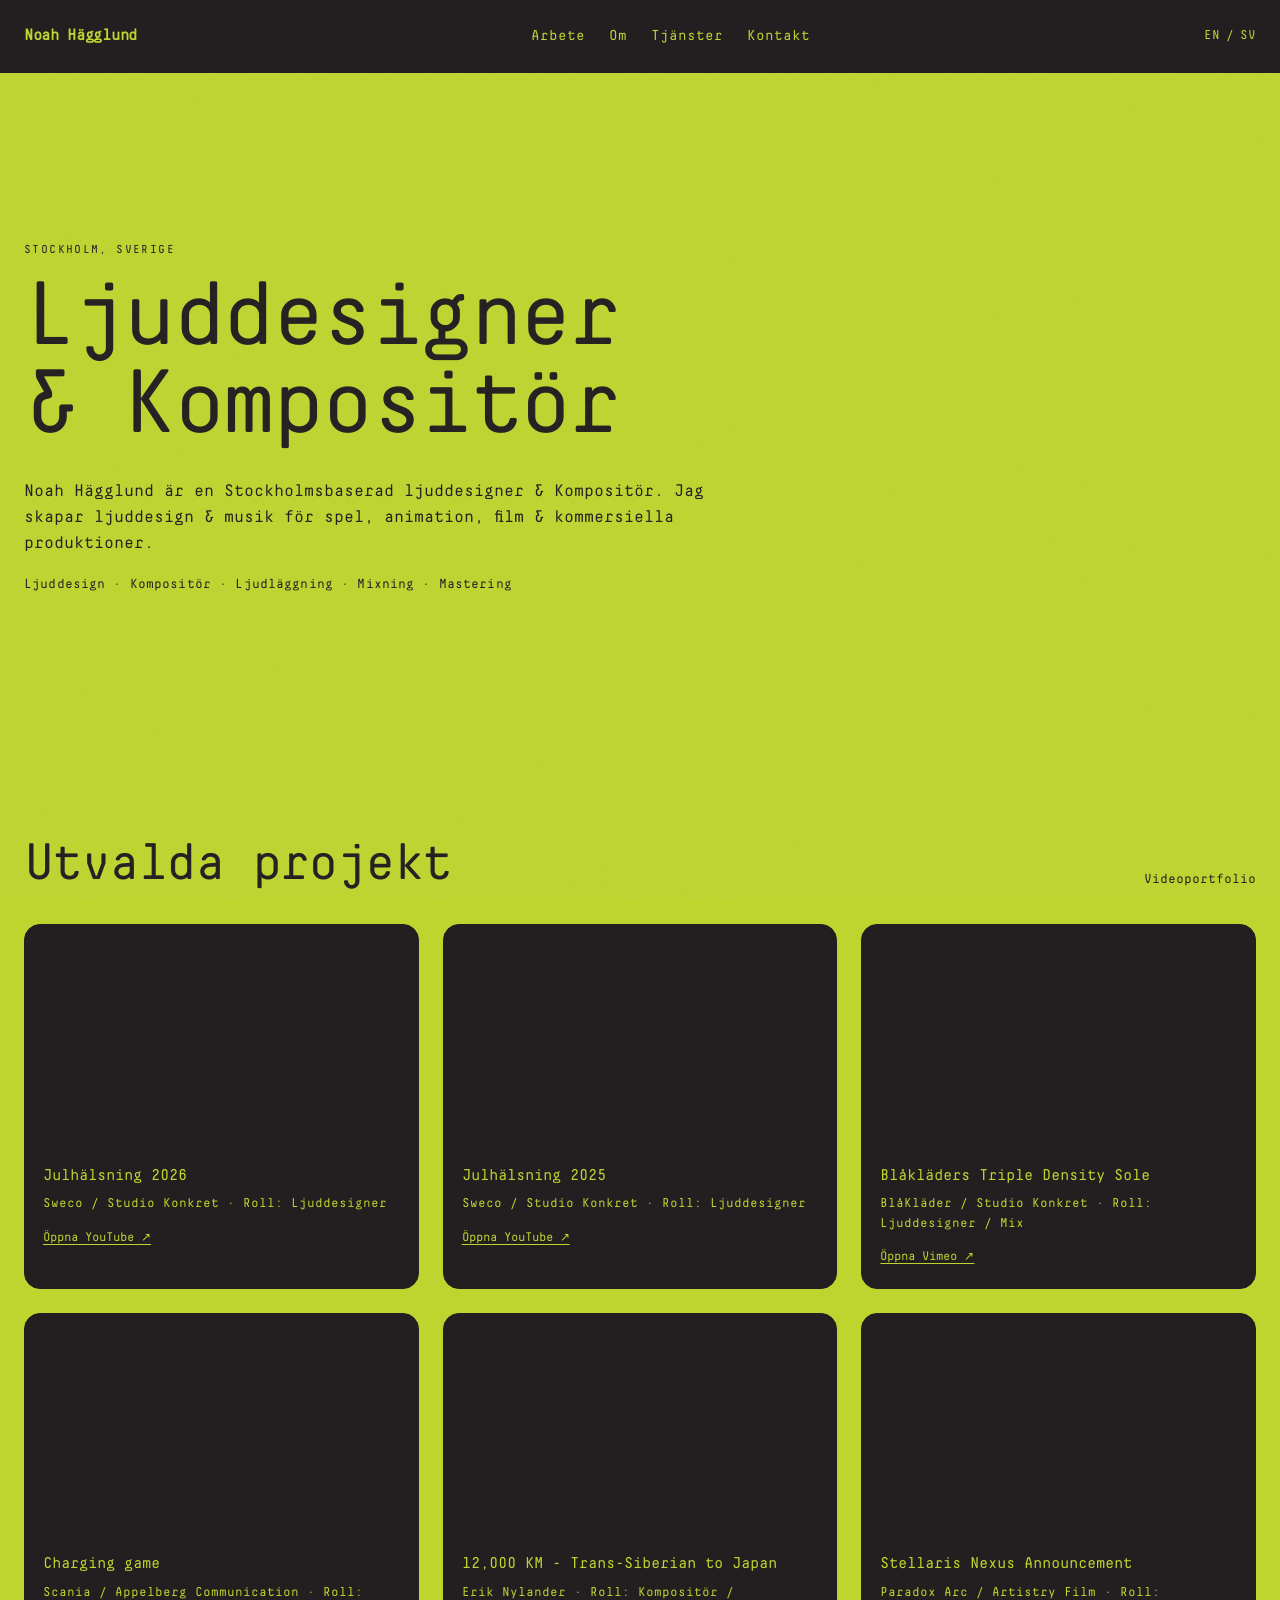
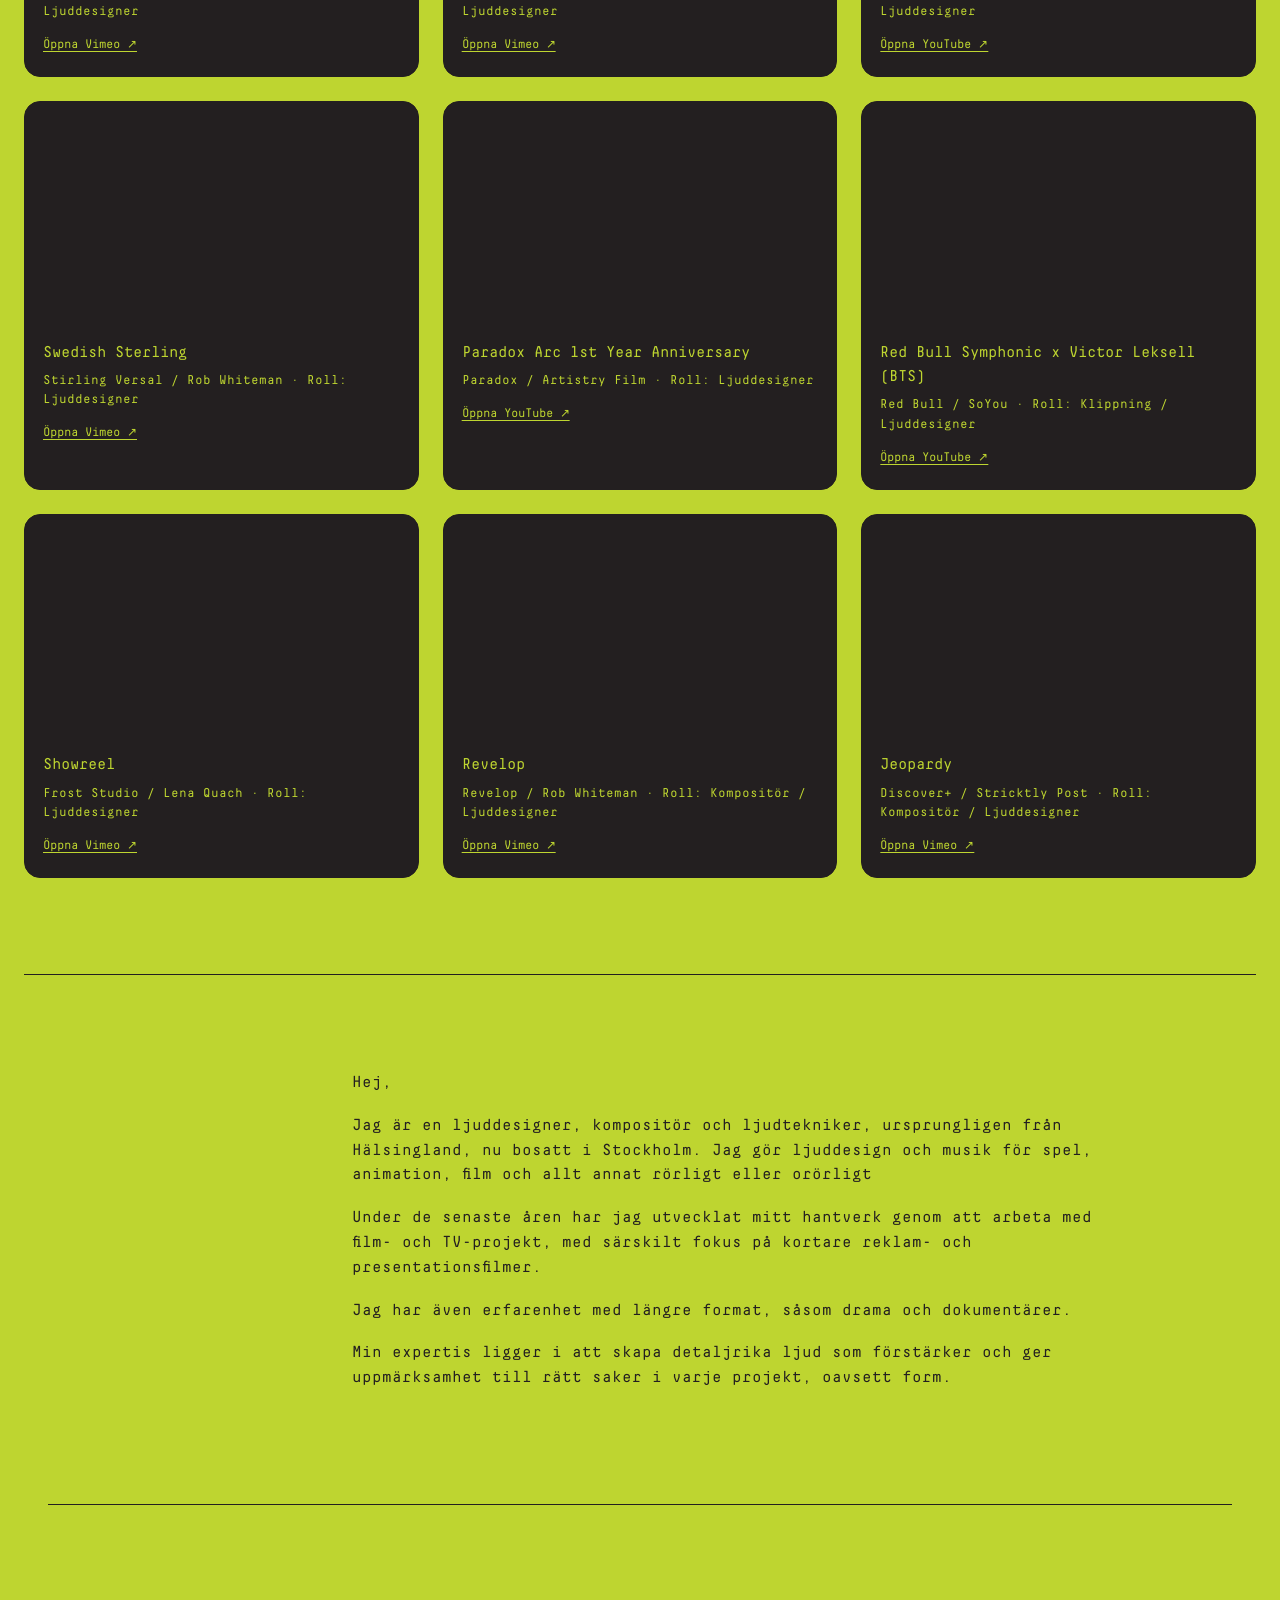
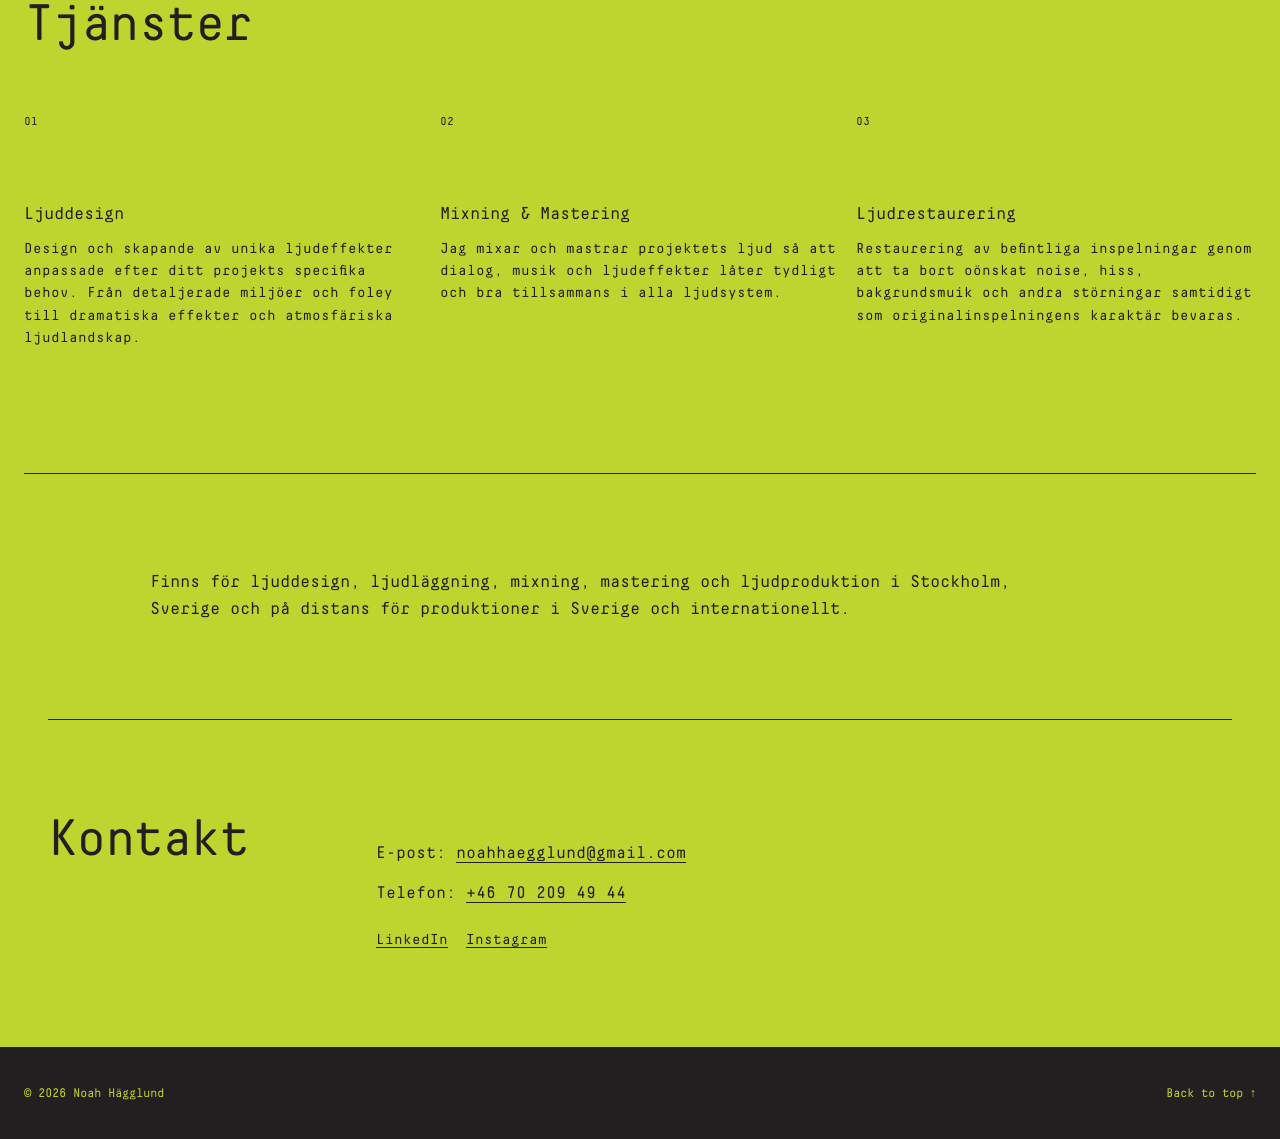
==== sv/index.html @ 576b7598 "Update index.html" ====
<!doctype html>

<html lang="sv">
<head>
  <meta charset="utf-8">
  <meta name="viewport" content="width=device-width, initial-scale=1">
  <meta name="description" content="Noah Hägglund is a Stockholm, Sweden based sound designer, ljuddesigner, sound engineer and mixing engineer working with sound design, ljudläggning, mixing, mastering and audio post-production for film, games, animation and commercial productions.">
  <meta name="author" content="Noah Hägglund">
  <meta name="robots" content="index, follow">
  <link rel="icon" href="../favicon.ico">
  <!-- Replace YOUR-DOMAIN.example with your real domain before publishing. -->
  <link rel="canonical" href="https://noahhagglund.com/sv/">
  <meta property="og:type" content="website">
  <meta property="og:title" content="Ljuddesigner Stockholm | Noah Hägglund">
  <meta property="og:description" content="Noah Hägglund är en ljuddesigner, kompositör och ljudtekniker baserad i Stockholm, Sverige. Ljuddesign, mixning, mastering och ljudproduktion för film, spel, animation och reklam.">
  <meta property="og:url" content="https://noahhagglund.com/">
  <meta property="og:site_name" content="Noah Hägglund — Sound Designer">
  <meta name="twitter:card" content="summary">

  <script type="application/ld+json">
  {
    "@context": "https://schema.org",
    "@graph": [
      {
        "@type": "WebSite",
        "@id": "https://noahhagglund.com/#website",
        "url": "https://noahhagglund.com/",
        "name": "Noah Hägglund — Sound Designer"
      },
      {
        "@type": "Person",
        "@id": "https://noahhagglund.com/#person",
        "name": "Noah Hägglund",
        "jobTitle": "Sound Designer",
        "description": "Stockholm-based sound designer, composer, audio engineer and mixing engineer.",
        "address": {
          "@type": "PostalAddress",
          "addressLocality": "Stockholm",
          "addressCountry": "SE"
        },
        "sameAs": [
          "https://www.linkedin.com/in/noah-h%C3%A4gglund-johnson-103055141/",
          "https://www.instagram.com/_njhnsn/"
        ],
        "knowsAbout": [
          "Sound Design",
          "Sound Engineering",
          "Ljuddesign",
          "Ljudteknik",
          "Ljudläggning",
          "Mixing",
          "Mixing Engineering",
          "Mastering",
          "Audio Post-Production",
          "Film Sound",
          "Game Audio",
          "Music Composition"
        ]
      }
    ]
  }
  </script>

  <title>Ljuddesigner Stockholm | Noah Hägglund</title>
  <link rel="stylesheet" href="../styles.css">
</head>

<body>
  <header class="site-header">
    <div class="container header-inner">
      <a class="brand" href="#top">Noah Hägglund</a>


  <nav class="nav" aria-label="Primary navigation">
    <a href="#work">Arbete</a>
    <a href="#about">Om</a>
    <a href="#services">Tjänster</a>
    <a href="#contact">Kontakt</a>
  </nav>

  <div class="language-switcher" aria-label="Language">
    <a href="../index.html">EN</a>
    <span>/</span>
    <a href="index.html" class="active">SV</a>
  </div>
</div>


  </header>

  <main id="top">


<section class="hero container">
  <p class="eyebrow" id="location">Stockholm, Sverige</p>
  <h1 id="headline">Ljuddesigner<br>& Kompositör</h1>
  <p class="hero-copy" id="description">Noah Hägglund är en Stockholmsbaserad ljuddesigner & Kompositör. Jag skapar ljuddesign & musik för spel, animation, film & kommersiella produktioner.</p>
  <p class="service-focus">Ljuddesign · Kompositör · Ljudläggning · Mixning · Mastering</p>
</section>

<section id="work" class="section container">
  <div class="section-top">
    <div>
      <p class="section-kicker">01</p>
      <h2>Utvalda projekt</h2>
    </div>
    <p class="section-note">Videoportfolio</p>
  </div>

  <div class="project-grid" id="projects">

    <article class="project-card">
      <div class="video-wrap">
        <iframe src="https://www.youtube.com/embed/_bZya92FC8I?controls=1&modestbranding=1&rel=0&playsinline=1&enablejsapi=1" title="Julhälsning 2026" loading="lazy" allow="autoplay; fullscreen; picture-in-picture" allowfullscreen></iframe>
      </div>
      <div class="project-body">
        <h3 class="project-title">Julhälsning 2026</h3>
        <p class="project-meta">Sweco / Studio Konkret · Roll: Ljuddesigner</p>
        <a class="project-link" href="https://www.youtube.com/embed/_bZya92FC8I?controls=1&modestbranding=1&rel=0&playsinline=1&enablejsapi=1" target="_blank" rel="noopener noreferrer">Öppna YouTube ↗</a>
      </div>
    </article>

    <article class="project-card">
      <div class="video-wrap">
        <iframe src="https://www.youtube.com/embed/7YHTXxKZF6k?controls=1&modestbranding=1&rel=0&playsinline=1&enablejsapi=1" title="Julhälsning 2025" loading="lazy" allow="autoplay; fullscreen; picture-in-picture" allowfullscreen></iframe>
      </div>
      <div class="project-body">
        <h3 class="project-title">Julhälsning 2025</h3>
        <p class="project-meta">Sweco / Studio Konkret · Roll: Ljuddesigner</p>
        <a class="project-link" href="https://www.youtube.com/embed/7YHTXxKZF6k?controls=1&modestbranding=1&rel=0&playsinline=1&enablejsapi=1" target="_blank" rel="noopener noreferrer">Öppna YouTube ↗</a>
      </div>
    </article>

    <article class="project-card">
      <div class="video-wrap">
        <iframe src="https://player.vimeo.com/video/1098969894?h=e0b7eb809e&controls=1&title=0&byline=0&portrait=0&badge=0&autopause=0" title="Blåkläders Triple Density Sole" loading="lazy" allow="autoplay; fullscreen; picture-in-picture" allowfullscreen></iframe>
      </div>
      <div class="project-body">
        <h3 class="project-title">Blåkläders Triple Density Sole</h3>
        <p class="project-meta">BlåKläder / Studio Konkret · Roll: Ljuddesigner / Mix</p>
        <a class="project-link" href="https://player.vimeo.com/video/1098969894?h=e0b7eb809e&controls=1&title=0&byline=0&portrait=0&badge=0&autopause=0" target="_blank" rel="noopener noreferrer">Öppna Vimeo ↗</a>
      </div>
    </article>

    <article class="project-card">
      <div class="video-wrap">
        <iframe src="https://player.vimeo.com/video/1084888893?h=dfa957d328&controls=1&title=0&byline=0&portrait=0&badge=0&autopause=0" title="Charging game" loading="lazy" allow="autoplay; fullscreen; picture-in-picture" allowfullscreen></iframe>
      </div>
      <div class="project-body">
        <h3 class="project-title">Charging game</h3>
        <p class="project-meta">Scania / Appelberg Communication · Roll: Ljuddesigner</p>
        <a class="project-link" href="https://player.vimeo.com/video/1084888893?h=dfa957d328&controls=1&title=0&byline=0&portrait=0&badge=0&autopause=0" target="_blank" rel="noopener noreferrer">Öppna Vimeo ↗</a>
      </div>
    </article>

    <article class="project-card">
      <div class="video-wrap">
        <iframe src="https://player.vimeo.com/video/476216027?h=d37157fb46&controls=1&title=0&byline=0&portrait=0&badge=0&autopause=0" title="12,000 KM - Trans-Siberian to Japan" loading="lazy" allow="autoplay; fullscreen; picture-in-picture" allowfullscreen></iframe>
      </div>
      <div class="project-body">
        <h3 class="project-title">12,000 KM - Trans-Siberian to Japan</h3>
        <p class="project-meta">Erik Nylander · Roll: Kompositör / Ljuddesigner</p>
        <a class="project-link" href="https://player.vimeo.com/video/476216027?h=d37157fb46&controls=1&title=0&byline=0&portrait=0&badge=0&autopause=0" target="_blank" rel="noopener noreferrer">Öppna Vimeo ↗</a>
      </div>
    </article>

    <article class="project-card">
      <div class="video-wrap">
        <iframe
          src="https://www.youtube.com/embed/ygVyPM1IvMU?si=BsGllRj1LELklwtg"
          title="Stellaris Nexus Announcement"
          loading="lazy"
          allow="autoplay; fullscreen; picture-in-picture"
          allowfullscreen></iframe>
      </div>
      <div class="project-body">
        <h3 class="project-title">Stellaris Nexus Announcement</h3>
        <p class="project-meta">Paradox Arc / Artistry Film · Roll: Ljuddesigner</p>
        <a
          class="project-link"
          href="https://www.youtube.com/embed/ygVyPM1IvMU?si=BsGllRj1LELklwtg"
          target="_blank"
          rel="noopener noreferrer"
        >Öppna YouTube ↗</a>
      </div>
    </article>

    <article class="project-card">
      <div class="video-wrap">
        <iframe src="https://player.vimeo.com/video/807228365?h=071261df06&controls=1&title=0&byline=0&portrait=0&badge=0&autopause=0" title="Swedish Sterling" loading="lazy" allow="autoplay; fullscreen; picture-in-picture" allowfullscreen></iframe>
      </div>
      <div class="project-body">
        <h3 class="project-title">Swedish Sterling</h3>
        <p class="project-meta">Stirling Versal / Rob Whiteman · Roll: Ljuddesigner</p>
        <a class="project-link" href="https://player.vimeo.com/video/807228365?h=071261df06&controls=1&title=0&byline=0&portrait=0&badge=0&autopause=0" target="_blank" rel="noopener noreferrer">Öppna Vimeo ↗</a>
      </div>
    </article>

    <article class="project-card">
      <div class="video-wrap">
        <iframe src="https://www.youtube.com/embed/j9HB7QnrZMg?controls=1&modestbranding=1&rel=0&playsinline=1&enablejsapi=1" title="Paradox Arc 1st Year Anniversary" loading="lazy" allow="autoplay; fullscreen; picture-in-picture" allowfullscreen></iframe>
      </div>
      <div class="project-body">
        <h3 class="project-title">Paradox Arc 1st Year Anniversary</h3>
        <p class="project-meta">Paradox / Artistry Film · Roll: Ljuddesigner</p>
        <a class="project-link" href="https://www.youtube.com/embed/j9HB7QnrZMg?controls=1&modestbranding=1&rel=0&playsinline=1&enablejsapi=1" target="_blank" rel="noopener noreferrer">Öppna YouTube ↗</a>
      </div>
    </article>

    <article class="project-card">
      <div class="video-wrap">
        <iframe src="https://www.youtube.com/embed/qAWUTnCIgBg?controls=1&modestbranding=1&rel=0&playsinline=1&enablejsapi=1" title="Red Bull Symphonic x Victor Leksell (BTS)" loading="lazy" allow="autoplay; fullscreen; picture-in-picture" allowfullscreen></iframe>
      </div>
      <div class="project-body">
        <h3 class="project-title">Red Bull Symphonic x Victor Leksell (BTS)</h3>
        <p class="project-meta">Red Bull / SoYou · Roll: Klippning / Ljuddesigner</p>
        <a class="project-link" href="https://www.youtube.com/embed/qAWUTnCIgBg?controls=1&modestbranding=1&rel=0&playsinline=1&enablejsapi=1" target="_blank" rel="noopener noreferrer">Öppna YouTube ↗</a>
      </div>
    </article>

    <article class="project-card">
      <div class="video-wrap">
        <iframe src="https://player.vimeo.com/video/807228093?h=772195fad5&controls=1&title=0&byline=0&portrait=0&badge=0&autopause=0" title="Showreel" loading="lazy" allow="autoplay; fullscreen; picture-in-picture" allowfullscreen></iframe>
      </div>
      <div class="project-body">
        <h3 class="project-title">Showreel</h3>
        <p class="project-meta">Frost Studio / Lena Quach · Roll: Ljuddesigner</p>
        <a class="project-link" href="https://player.vimeo.com/video/807228093?h=772195fad5&controls=1&title=0&byline=0&portrait=0&badge=0&autopause=0" target="_blank" rel="noopener noreferrer">Öppna Vimeo ↗</a>
      </div>
    </article>

    <article class="project-card">
      <div class="video-wrap">
        <iframe src="https://player.vimeo.com/video/807228185?h=ece2d146ee&controls=1&title=0&byline=0&portrait=0&badge=0&autopause=0" title="Revelop" loading="lazy" allow="autoplay; fullscreen; picture-in-picture" allowfullscreen></iframe>
      </div>
      <div class="project-body">
        <h3 class="project-title">Revelop</h3>
        <p class="project-meta">Revelop / Rob Whiteman · Roll: Kompositör / Ljuddesigner</p>
        <a class="project-link" href="https://player.vimeo.com/video/807228185?h=ece2d146ee&controls=1&title=0&byline=0&portrait=0&badge=0&autopause=0" target="_blank" rel="noopener noreferrer">Öppna Vimeo ↗</a>
      </div>
    </article>

    <article class="project-card">
      <div class="video-wrap">
        <iframe src="https://player.vimeo.com/video/901874454?h=c22ebfa144&controls=1&title=0&byline=0&portrait=0&badge=0&autopause=0" title="Jeopardy" loading="lazy" allow="autoplay; fullscreen; picture-in-picture" allowfullscreen></iframe>
      </div>
      <div class="project-body">
        <h3 class="project-title">Jeopardy</h3>
        <p class="project-meta">Discover+ / Stricktly Post · Roll: Kompositör / Ljuddesigner</p>
        <a class="project-link" href="https://player.vimeo.com/video/901874454?h=c22ebfa144&controls=1&title=0&byline=0&portrait=0&badge=0&autopause=0" target="_blank" rel="noopener noreferrer">Öppna Vimeo ↗</a>
      </div>
    </article>

  </div>
</section>

<section id="about" class="section section-soft">
  <div class="container two-col">
    <div>
      <p class="section-kicker">02</p>
      <h2></h2>
    </div>

    <div class="copy" id="bio">
      <p>Hej,</p>
      <p>Jag är en ljuddesigner, kompositör och ljudtekniker, ursprungligen från Hälsingland, nu bosatt i Stockholm. Jag gör ljuddesign och musik för spel, animation, film och allt annat rörligt eller orörligt</p>
      <p>Under de senaste åren har jag utvecklat mitt hantverk genom att arbeta med film- och TV-projekt, med särskilt fokus på kortare reklam- och presentationsfilmer.</p>
      <p>Jag har även erfarenhet med längre format, såsom drama och dokumentärer.</p>
      <p>Min expertis ligger i att skapa detaljrika ljud som förstärker och ger uppmärksamhet till rätt saker i varje projekt, oavsett form.</p>
    </div>
  </div>
</section>

<section id="services" class="section container">
  <div class="section-top">
    <div>
      <p class="section-kicker">03</p>
      <h2>Tjänster</h2>
    </div>
  </div>

  <div class="service-grid" id="services-grid">
    <article class="service">
      <div class="service-number">01</div>
      <h3>Ljuddesign</h3>
      <p>Design och skapande av unika ljudeffekter anpassade efter ditt projekts specifika behov. Från detaljerade miljöer och foley till dramatiska effekter och atmosfäriska ljudlandskap.</p>
    </article>

    <article class="service">
      <div class="service-number">02</div>
      <h3>Mixning & Mastering</h3>
      <p>Jag mixar och mastrar projektets ljud så att dialog, musik och ljudeffekter låter tydligt och bra tillsammans i alla ljudsystem.</p>
    </article>

    <article class="service">
      <div class="service-number">03</div>
      <h3>Ljudrestaurering</h3>
      <p>Restaurering av befintliga inspelningar genom att ta bort oönskat noise, hiss, bakgrundsmuik och andra störningar samtidigt som originalinspelningens karaktär bevaras.</p>
    </article>
  </div>
</section>

<section class="section section-soft">
  <div class="container service-focus-block">
    <p class="section-kicker">Baseras i Stockholm</p>
    <p class="focus-copy">Finns för ljuddesign, ljudläggning, mixning, mastering och ljudproduktion i Stockholm, Sverige och på distans för produktioner i Sverige och internationellt.</p>
  </div>
</section>

<section id="contact" class="section container">
  <div class="container two-col">
    <div>
      <p class="section-kicker">04</p>
      <h2>Kontakt</h2>
    </div>

    <div>
      <p class="contact-lead"></p>

      <div class="contact-info" id="contact-info">
        <div class="contact-email">
          E-post: <a href="mailto:noahhaegglund@gmail.com">noahhaegglund@gmail.com</a>
        </div>

        <div class="contact-phone">
          Telefon: <a href="tel:+46702094944">+46 70 209 49 44</a>
        </div>

        <div class="contact-socials">
          <a href="https://www.linkedin.com/in/noah-h%C3%A4gglund-johnson-103055141/" target="_blank" rel="noopener noreferrer">LinkedIn</a>
          <a href="https://www.instagram.com/_njhnsn/" target="_blank" rel="noopener noreferrer">Instagram</a>
        </div>
      </div>
    </div>
  </div>
</section>


  </main>

  <footer class="site-footer">
    <div class="container footer-inner">
      <span>© <span id="year"></span> Noah Hägglund</span>
      <a href="#top">Back to top ↑</a>
    </div>
  </footer>

  <script>document.getElementById("year").textContent=new Date().getFullYear();</script>

</body>
</html>
---- styles.css ----
@font-face{
  font-family:'DecimaMonoPro';
  src:url('./fonts/DecimaMonoPro 400.otf') format('opentype');
  font-weight:400;
  font-style:normal;
  font-display:swap;
}

:root{
  --lime:#BED530;
  --black:#231F20;
  --max:1320px;
}

*{
  box-sizing:border-box;
}

html{
  scroll-behavior:smooth;
}

body{
  margin:0;
  background:var(--lime);
  color:var(--black);
  font-family:'DecimaMonoPro',Arial,sans-serif;
  line-height:1.55;
  -webkit-font-smoothing:antialiased;
}

/* =========================================================
   BACKGROUND TEXTURE
   ========================================================= */

body::before{
  content:"";
  position:fixed;
  inset:0;
  pointer-events:none;
  z-index:10;
  opacity:.06;
  background-image:url("data:image/svg+xml,%3Csvg viewBox='0 0 200 200' xmlns='http://www.w3.org/2000/svg'%3E%3Cfilter id='n'%3E%3CfeTurbulence type='fractalNoise' baseFrequency='.8' numOctaves='4' stitchTiles='stitch'/%3E%3C/filter%3E%3Crect width='100%25' height='100%25' filter='url(%23n)' opacity='.7'/%3E%3C/svg%3E");
}

a{
  color:inherit;
  text-decoration:none;
}

.container{
  width:min(calc(100% - 48px),var(--max));
  margin:0 auto;
}


/* =========================================================
   HEADER
   ========================================================= */

.site-header{
  position:sticky;
  top:0;
  z-index:50;
  background:var(--black);
  color:var(--lime);
  border-bottom:1px solid var(--black);
}

.header-inner{
  min-height:72px;
  display:flex;
  align-items:center;
  justify-content:space-between;
}

.brand{
  color:var(--lime);
  font-size:.98rem;
  font-weight:600;
  letter-spacing:-.02em;
}

.nav{
  display:flex;
  gap:24px;
  color:var(--lime);
  font-size:.9rem;
}

.nav a{
  color:var(--lime);
  transition:opacity .2s ease;
}

.nav a:hover{
  opacity:.55;
}

.nav a.active{
  color:var(--lime);
}

.language-switcher{
  display:flex;
  align-items:center;
  gap:6px;
  color:var(--lime);
  font-size:.8rem;
}

.language-switcher a{
  color:var(--lime);
}

.language-switcher a:hover{
  opacity:.55;
}


/* =========================================================
   TYPOGRAPHY
   ========================================================= */

.eyebrow,
.section-kicker{
  margin:0 0 16px;
  color:var(--black);
  font-size:.72rem;
  letter-spacing:.12em;
  text-transform:uppercase;
}

h1,
h2,
h3{
  margin:0;
  color:var(--black);
  font-weight:400;
}

h1,
h2{
  letter-spacing:-.05em;
}

h1{
  font-size:clamp(3rem,7vw,6.5rem);
  line-height:.98;
  max-width:1000px;
}

h2{
  font-size:clamp(2rem,4vw,3.6rem);
  line-height:1;
}


/* =========================================================
   HERO
   ========================================================= */

.hero{
  min-height:calc(100vh - 230px);
  padding:100px 0 80px;
  display:flex;
  flex-direction:column;
  justify-content:center;
}

.hero-copy{
  max-width:720px;
  margin:28px 0 0;
  color:var(--black);
  font-size:1.05rem;
}

.service-focus{
  margin:18px 0 0;
  color:var(--black);
  font-size:.82rem;
  letter-spacing:.01em;
}


/* =========================================================
   SECTIONS
   ========================================================= */

.section{
  position:relative;
  padding:96px 0;
  background:var(--lime);
  color:var(--black);
}

.section-kicker{
  display:none;
}

/*
  Divider between sections.

  The line is placed inside the section,
  aligned with the same container width
  as the rest of the content.
*/

.section + .section::before{
  content:"";
  position:absolute;
  top:0;
  left:50%;
  width:min(calc(100% - 48px),var(--max));
  height:1px;
  background:var(--black);
  transform:translateX(-50%);
}

/*
  Do NOT show a divider immediately after the hero.
*/

.hero + .section::before{
  display:none;
}


/* =========================================================
   SECTION HEADER
   ========================================================= */

.section-top{
  display:flex;
  justify-content:space-between;
  align-items:end;
  gap:20px;
  margin-bottom:34px;
}

.section-note{
  margin:0;
  color:var(--black);
  font-size:.82rem;
}

.service-focus-block{
  max-width:980px;
}

.focus-copy{
  max-width:880px;
  margin:0;
  color:var(--black);
  font-size:1.08rem;
}


/* =========================================================
   PROJECTS
   ========================================================= */

.project-grid{
  display:grid;
  grid-template-columns:repeat(3,minmax(0,1fr));
  gap:24px;
}

.project-card{
  background:var(--black);
  border:1px solid var(--black);
  border-radius:16px;
  overflow:hidden;
  color:var(--lime);
  transition:
    transform .2s ease,
    box-shadow .2s ease;
}

.project-card:hover{
  transform:translateY(-4px);
  box-shadow:0 12px 30px rgba(35,31,32,.15);
}

.video-wrap{
  position:relative;
  z-index:20;
  aspect-ratio:16/9;
  background:var(--black);
}

.video-wrap iframe{
  width:100%;
  height:100%;
  display:block;
  border:0;
}

.project-body{
  padding:18px 18px 20px;
  background:var(--black);
}

.project-title{
  margin:0 0 6px;
  color:var(--lime);
  font-size:.98rem;
  font-weight:400;
}

.project-meta{
  margin:0;
  color:var(--lime);
  font-size:.8rem;
  line-height:1.5;
}

.project-link{
  display:inline-flex;
  margin-top:14px;
  color:var(--lime);
  font-size:.78rem;
  text-decoration:underline;
  text-underline-offset:3px;
}

.project-link:hover{
  opacity:.55;
}


/* =========================================================
   ABOUT
   ========================================================= */

.two-col{
  display:grid;
  grid-template-columns:280px minmax(0,1fr);
  gap:48px;
}

.copy{
  max-width:760px;
}

.copy p{
  margin:0 0 18px;
  color:var(--black);
}


/* =========================================================
   SERVICES
   ========================================================= */

.service-grid{
  display:grid;
  grid-template-columns:repeat(3,minmax(0,1fr));
  gap:16px;
}

.service{
  background:transparent;
  border:none;
  border-radius:0;
  padding:28px 0;
  min-height:240px;
}

.service-number{
  color:var(--black);
  font-size:.72rem;
}

.service h3{
  margin:70px 0 10px;
  color:var(--black);
  font-size:1.08rem;
}

.service p{
  margin:0;
  color:var(--black);
  font-size:.9rem;
}


/* =========================================================
   CONTACT
   ========================================================= */

.contact-lead{
  max-width:700px;
  margin:0 0 26px;
  color:var(--black);
  font-size:clamp(1.8rem,3.5vw,3.2rem);
  line-height:1;
  letter-spacing:-.05em;
}

.contact-info{
  display:flex;
  flex-direction:column;
  gap:14px;
}

.contact-email,
.contact-phone{
  color:var(--black);
  font-size:1.05rem;
}

.contact-email a,
.contact-phone a{
  display:inline-block;
  color:var(--black);
  text-decoration:underline;
  text-underline-offset:4px;
}

.contact-socials{
  display:flex;
  flex-wrap:wrap;
  gap:18px;
  margin-top:8px;
}

.contact-socials a{
  color:var(--black);
  font-size:.9rem;
  text-decoration:underline;
  text-underline-offset:3px;
}

.contact-email a:hover,
.contact-phone a:hover,
.contact-socials a:hover{
  opacity:.55;
}


/* =========================================================
   FOOTER
   ========================================================= */

.site-footer{
  background:var(--black);
  color:var(--lime);
}

.footer-inner{
  min-height:92px;
  display:flex;
  justify-content:space-between;
  align-items:center;
  color:var(--lime);
  font-size:.78rem;
}

.footer-inner a{
  color:var(--lime);
}

.footer-inner a:hover{
  opacity:.55;
}


/* =========================================================
   RESPONSIVE
   ========================================================= */

@media(max-width:1000px){

  .project-grid{
    grid-template-columns:repeat(2,minmax(0,1fr));
  }

  .service-grid{
    grid-template-columns:1fr;
  }

}


@media(max-width:720px){

  .container{
    width:min(calc(100% - 30px),var(--max));
  }

  .header-inner{
    min-height:64px;
  }

  .nav{
    gap:14px;
    font-size:.8rem;
  }

  .language-switcher{
    font-size:.72rem;
  }

  .hero{
    padding:88px 0 84px;
  }

  .project-grid{
    grid-template-columns:1fr;
  }

  .two-col{
    grid-template-columns:1fr;
    gap:24px;
  }

  .section{
    padding:72px 0;
  }

  .section + .section::before{
    width:calc(100% - 30px);
  }

  .footer-inner{
    min-height:76px;
  }

}
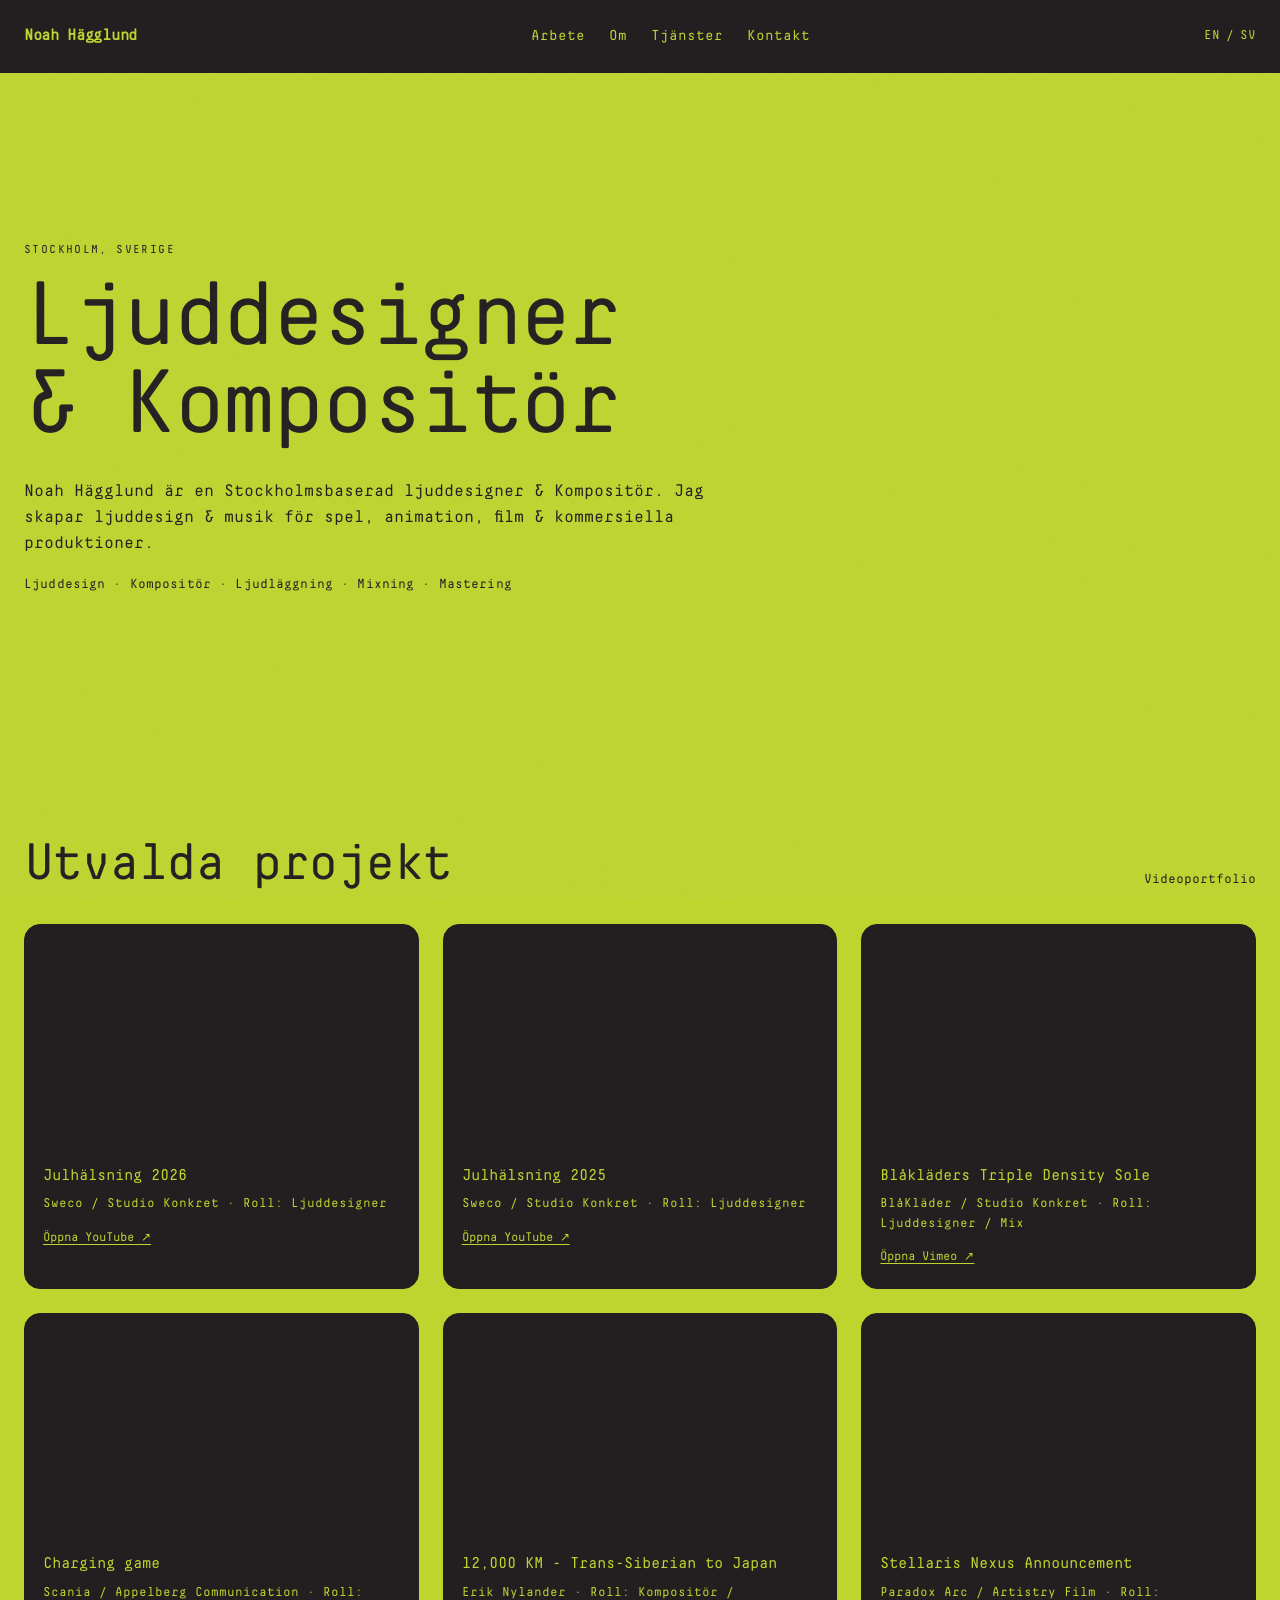
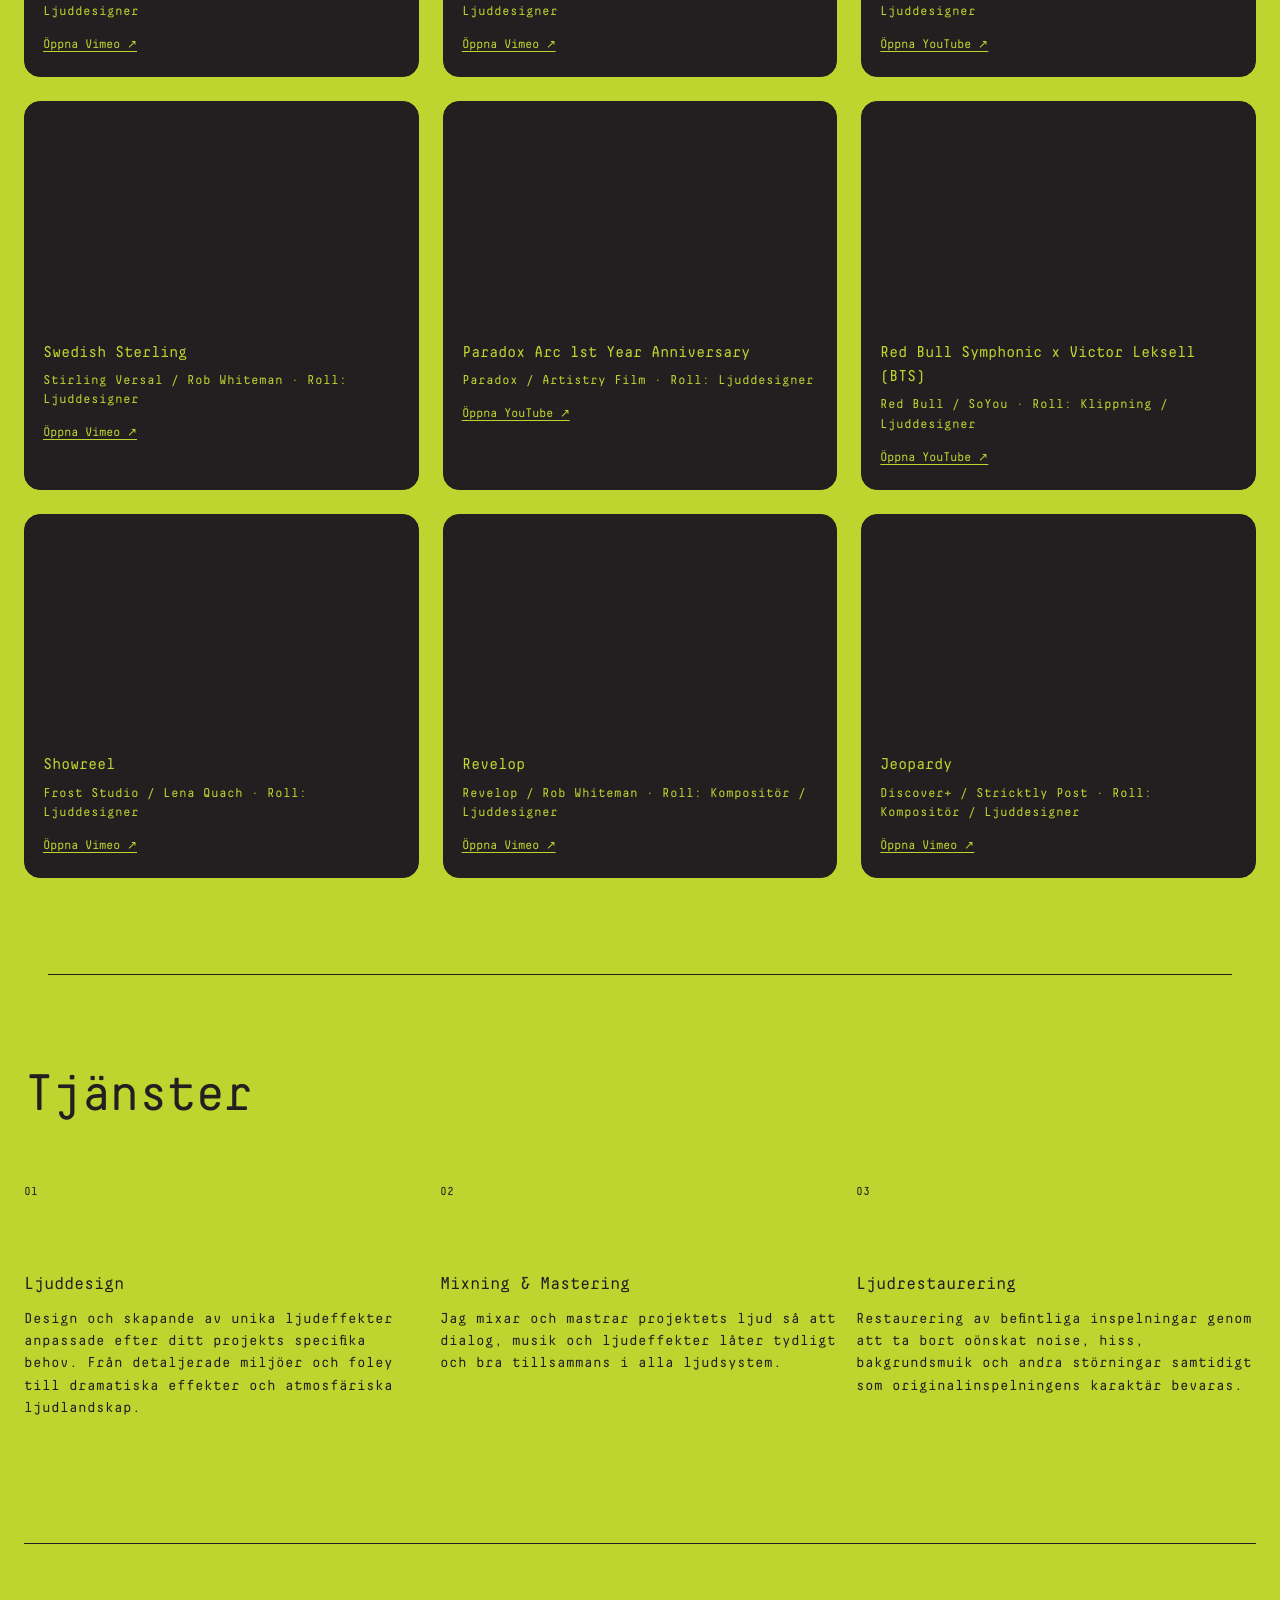
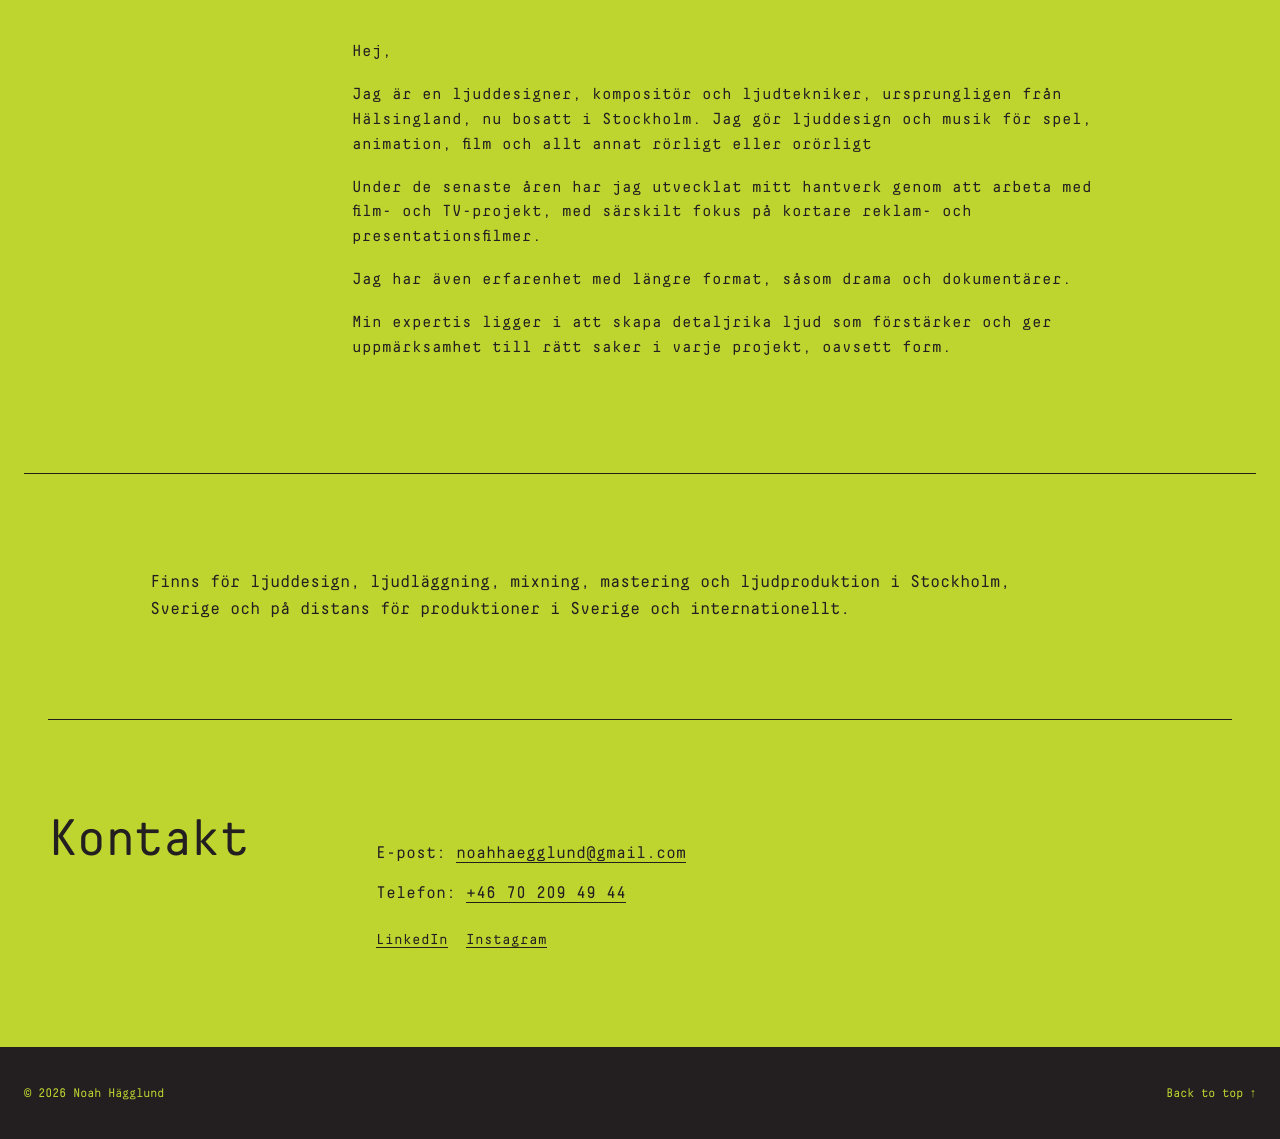
==== commit 634f866d: "Update index.html" ====
--- a/sv/index.html
+++ b/sv/index.html
@@ -254,6 +254,35 @@
   </div>
 </section>
 
+<section id="services" class="section container">
+  <div class="section-top">
+    <div>
+      <p class="section-kicker">03</p>
+      <h2>Tjänster</h2>
+    </div>
+  </div>
+
+  <div class="service-grid" id="services-grid">
+    <article class="service">
+      <div class="service-number">01</div>
+      <h3>Ljuddesign</h3>
+      <p>Design och skapande av unika ljudeffekter anpassade efter ditt projekts specifika behov. Från detaljerade miljöer och foley till dramatiska effekter och atmosfäriska ljudlandskap.</p>
+    </article>
+
+    <article class="service">
+      <div class="service-number">02</div>
+      <h3>Mixning & Mastering</h3>
+      <p>Jag mixar och mastrar projektets ljud så att dialog, musik och ljudeffekter låter tydligt och bra tillsammans i alla ljudsystem.</p>
+    </article>
+
+    <article class="service">
+      <div class="service-number">03</div>
+      <h3>Ljudrestaurering</h3>
+      <p>Restaurering av befintliga inspelningar genom att ta bort oönskat noise, hiss, bakgrundsmuik och andra störningar samtidigt som originalinspelningens karaktär bevaras.</p>
+    </article>
+  </div>
+</section>
+    
 <section id="about" class="section section-soft">
   <div class="container two-col">
     <div>
@@ -271,35 +300,6 @@
   </div>
 </section>
 
-<section id="services" class="section container">
-  <div class="section-top">
-    <div>
-      <p class="section-kicker">03</p>
-      <h2>Tjänster</h2>
-    </div>
-  </div>
-
-  <div class="service-grid" id="services-grid">
-    <article class="service">
-      <div class="service-number">01</div>
-      <h3>Ljuddesign</h3>
-      <p>Design och skapande av unika ljudeffekter anpassade efter ditt projekts specifika behov. Från detaljerade miljöer och foley till dramatiska effekter och atmosfäriska ljudlandskap.</p>
-    </article>
-
-    <article class="service">
-      <div class="service-number">02</div>
-      <h3>Mixning & Mastering</h3>
-      <p>Jag mixar och mastrar projektets ljud så att dialog, musik och ljudeffekter låter tydligt och bra tillsammans i alla ljudsystem.</p>
-    </article>
-
-    <article class="service">
-      <div class="service-number">03</div>
-      <h3>Ljudrestaurering</h3>
-      <p>Restaurering av befintliga inspelningar genom att ta bort oönskat noise, hiss, bakgrundsmuik och andra störningar samtidigt som originalinspelningens karaktär bevaras.</p>
-    </article>
-  </div>
-</section>
-
 <section class="section section-soft">
   <div class="container service-focus-block">
     <p class="section-kicker">Baseras i Stockholm</p>
--- a/styles.css
+++ b/styles.css
@@ -148,6 +148,10 @@
   font-size:clamp(3rem,7vw,6.5rem);
   line-height:.98;
   max-width:1000px;
+}
+
+#headline{
+  white-space:nowrap;
 }
 
 h2{
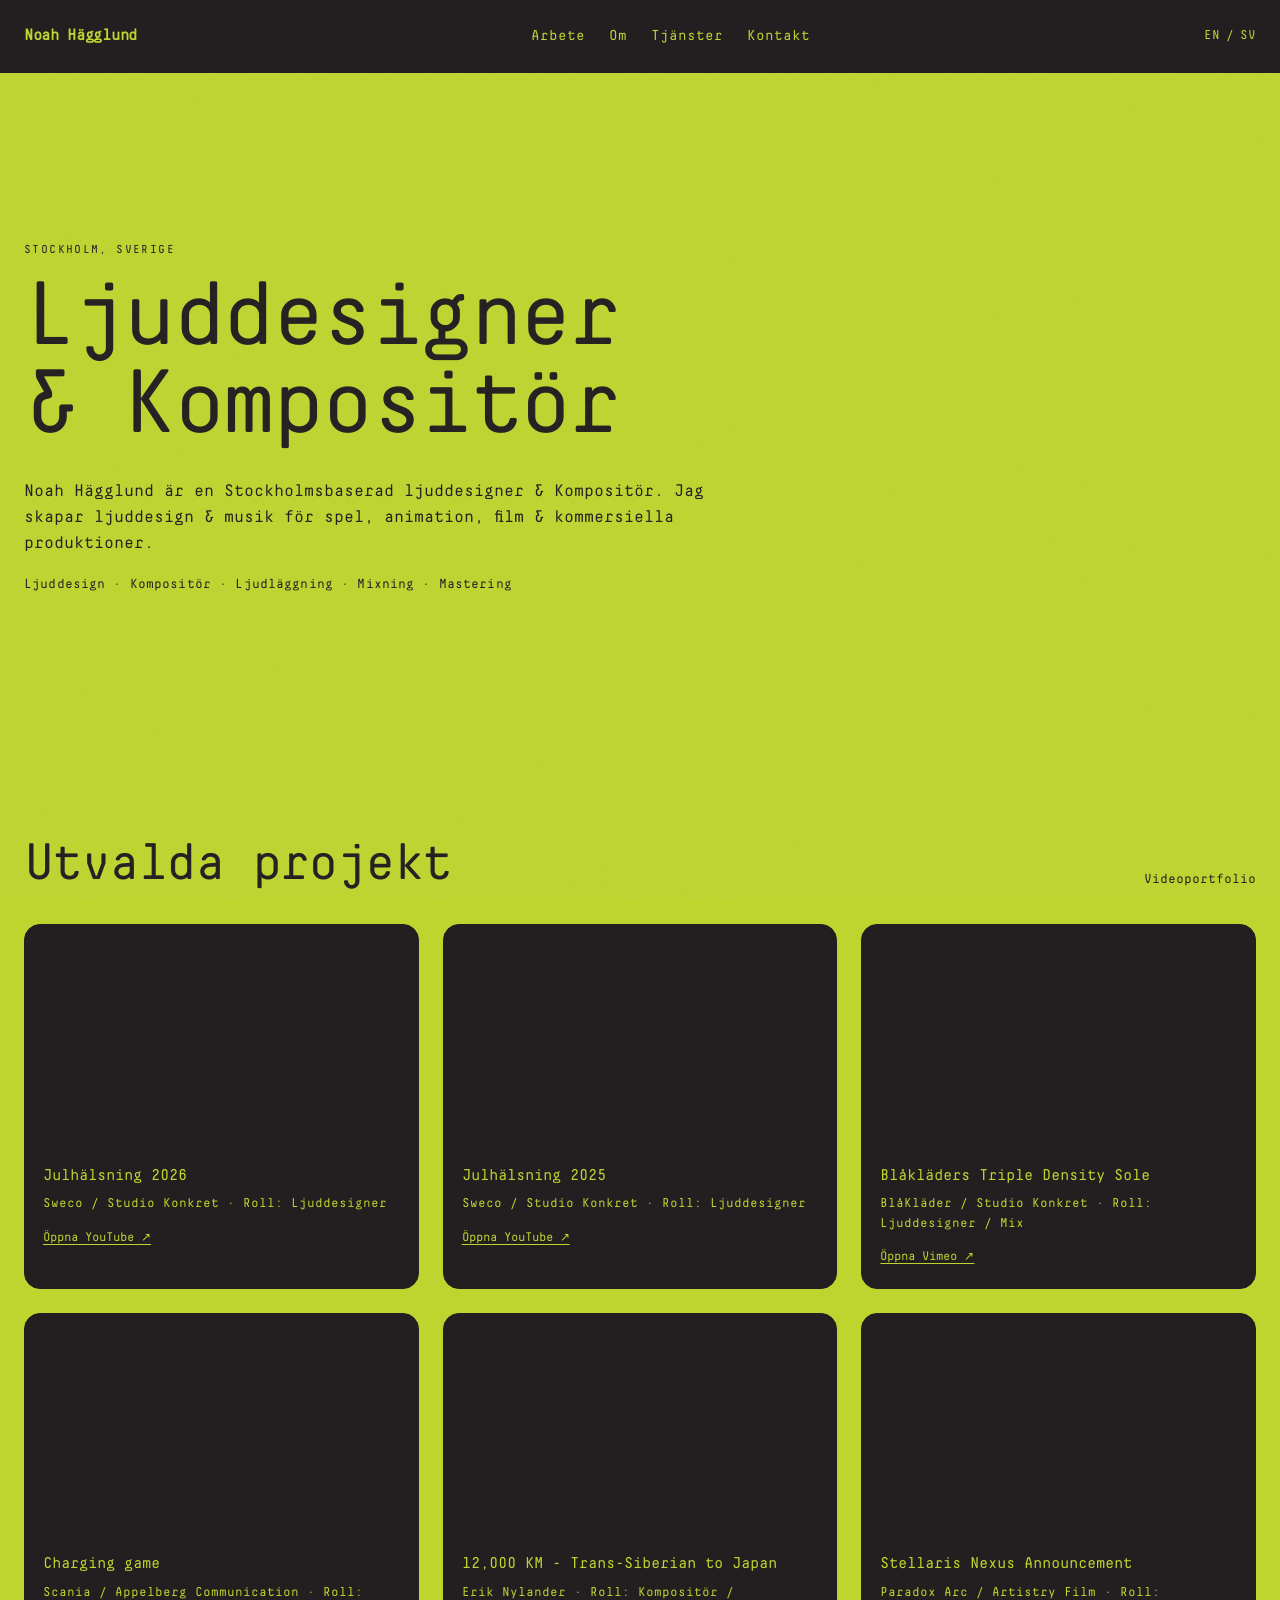
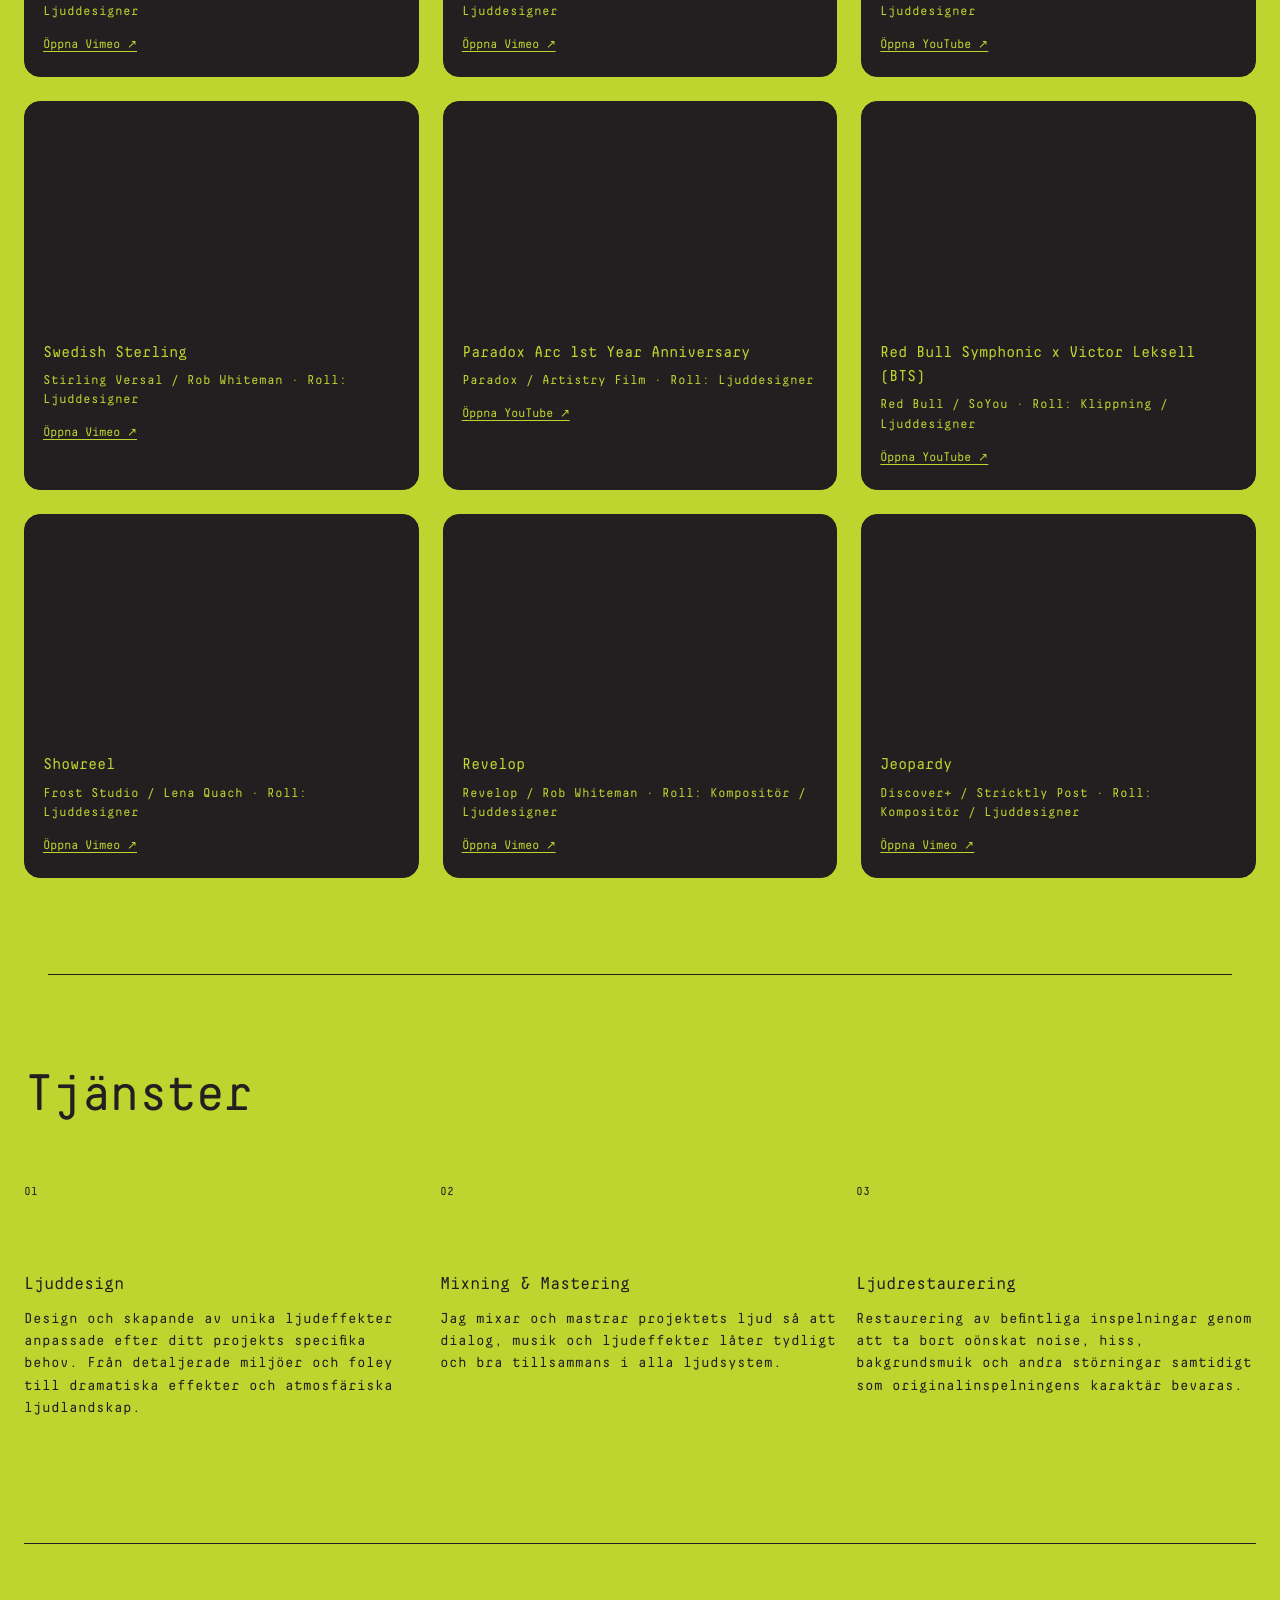
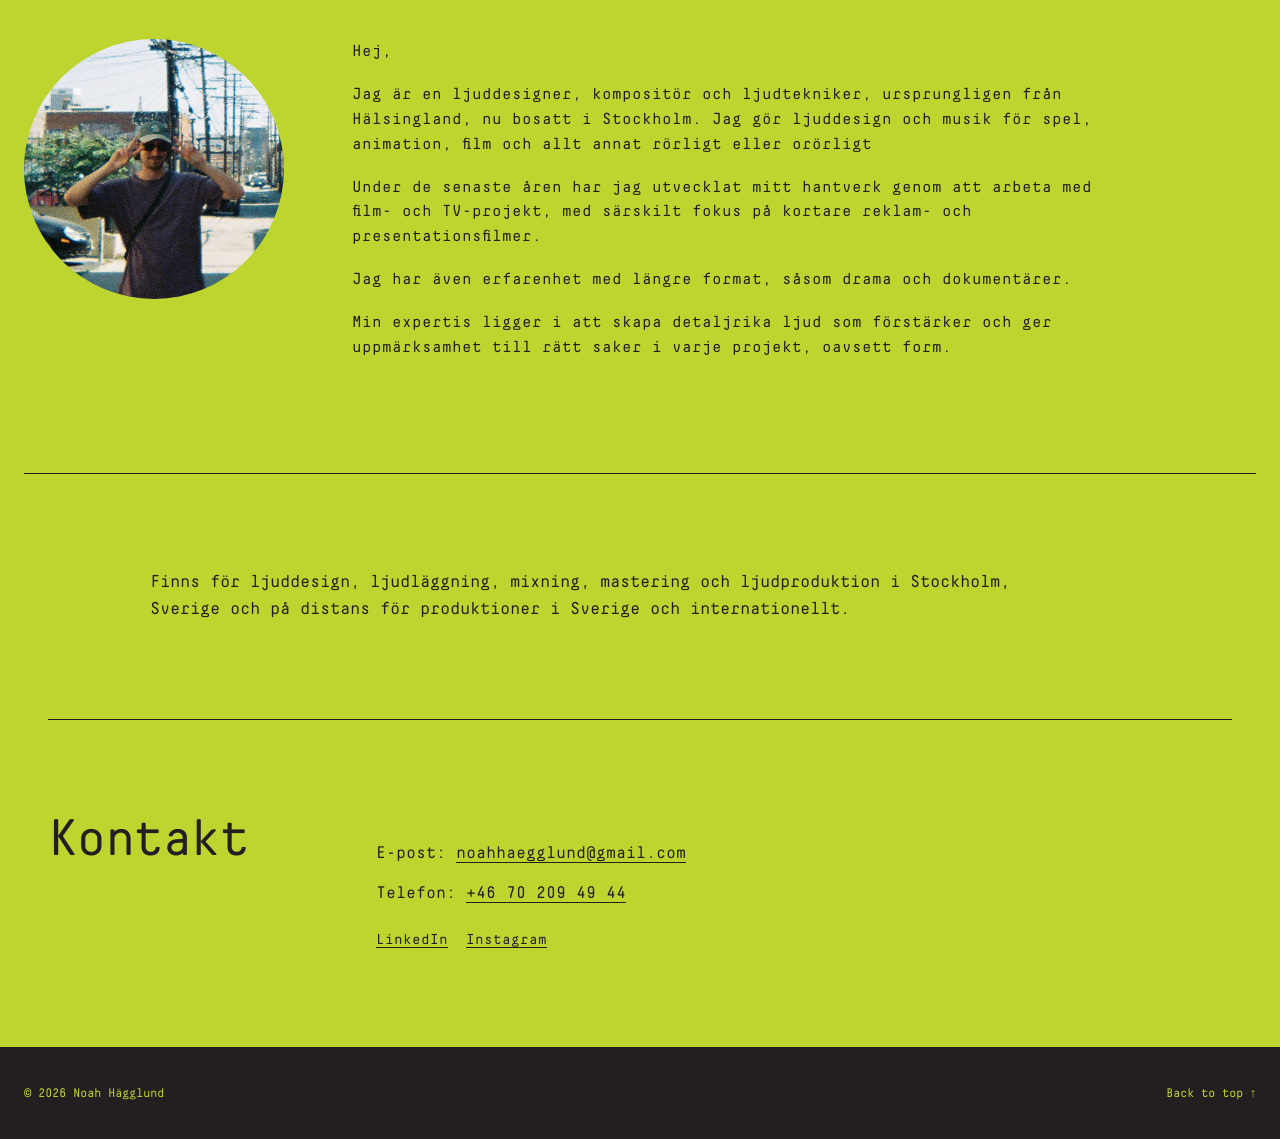
==== commit aca7043a: "Update index.html" ====
--- a/sv/index.html
+++ b/sv/index.html
@@ -285,9 +285,8 @@
     
 <section id="about" class="section section-soft">
   <div class="container two-col">
-    <div>
-      <p class="section-kicker">02</p>
-      <h2></h2>
+    <div class="about-photo">
+      <img src="../me.jpg" alt="Noah Hägglund">
     </div>
 
     <div class="copy" id="bio">
--- a/styles.css
+++ b/styles.css
@@ -343,6 +343,25 @@
   gap:48px;
 }
 
+.about-photo{
+  width:260px;
+  height:260px;
+  overflow:hidden;
+  border-radius:50%;
+  display:flex;
+  align-items:center;
+  justify-content:center;
+}
+
+.about-photo img{
+  width:100%;
+  height:100%;
+  object-fit:cover;
+  object-position:center;
+  display:block;
+  transform:scale(1.2);
+}
+
 .copy{
   max-width:760px;
 }
@@ -351,7 +370,6 @@
   margin:0 0 18px;
   color:var(--black);
 }
-
 
 /* =========================================================
    SERVICES
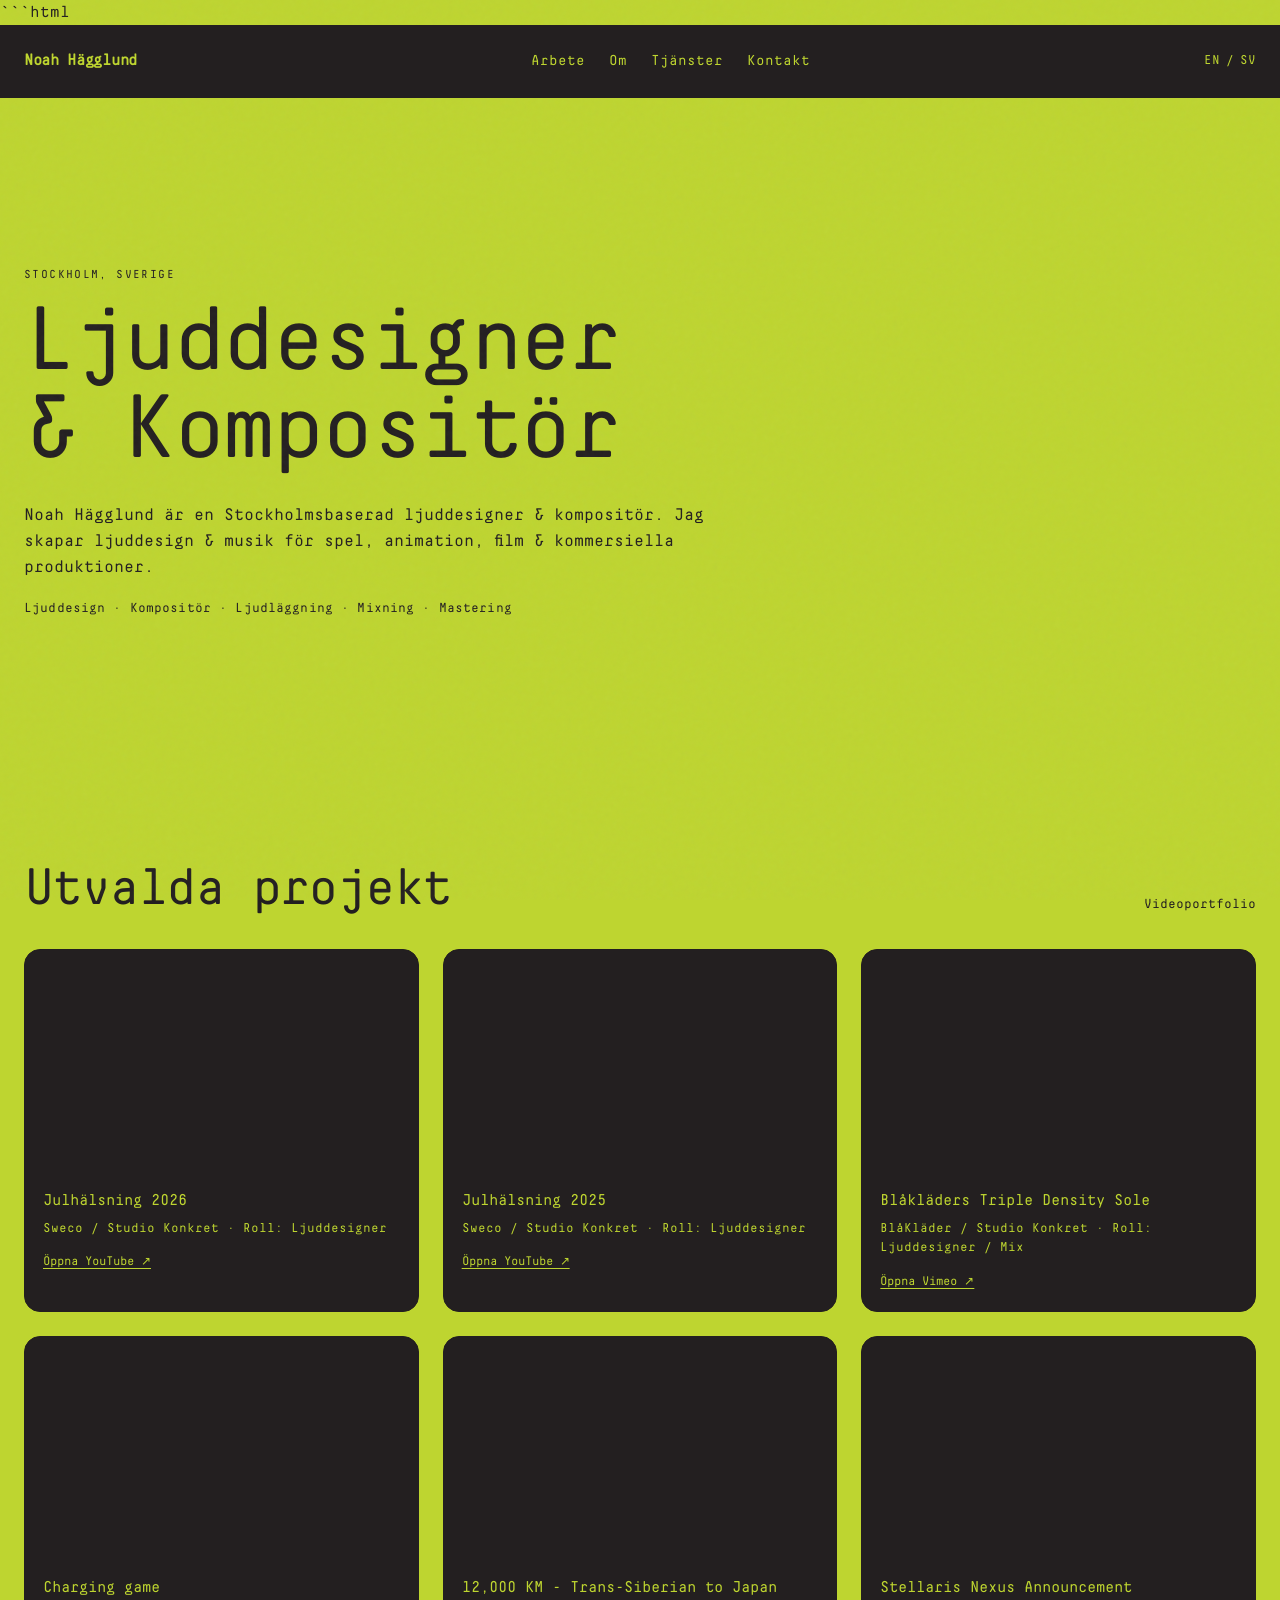
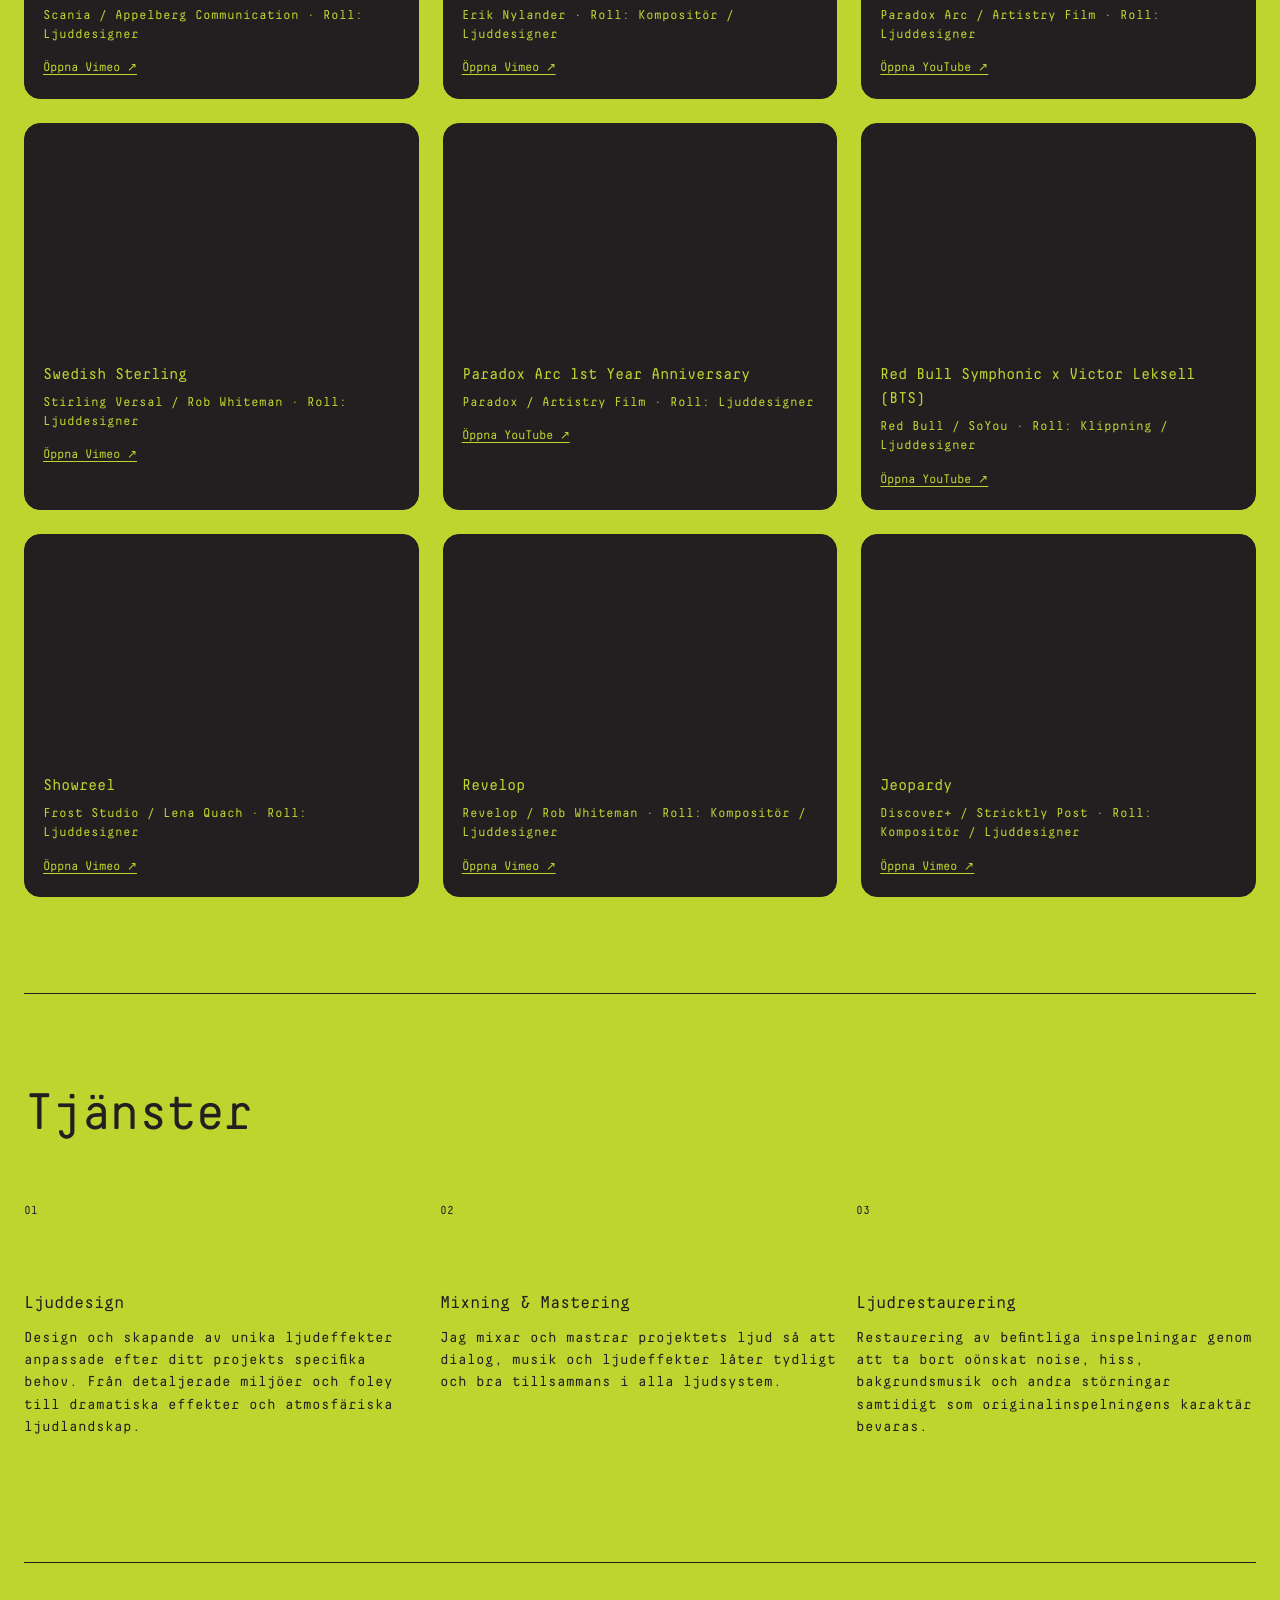
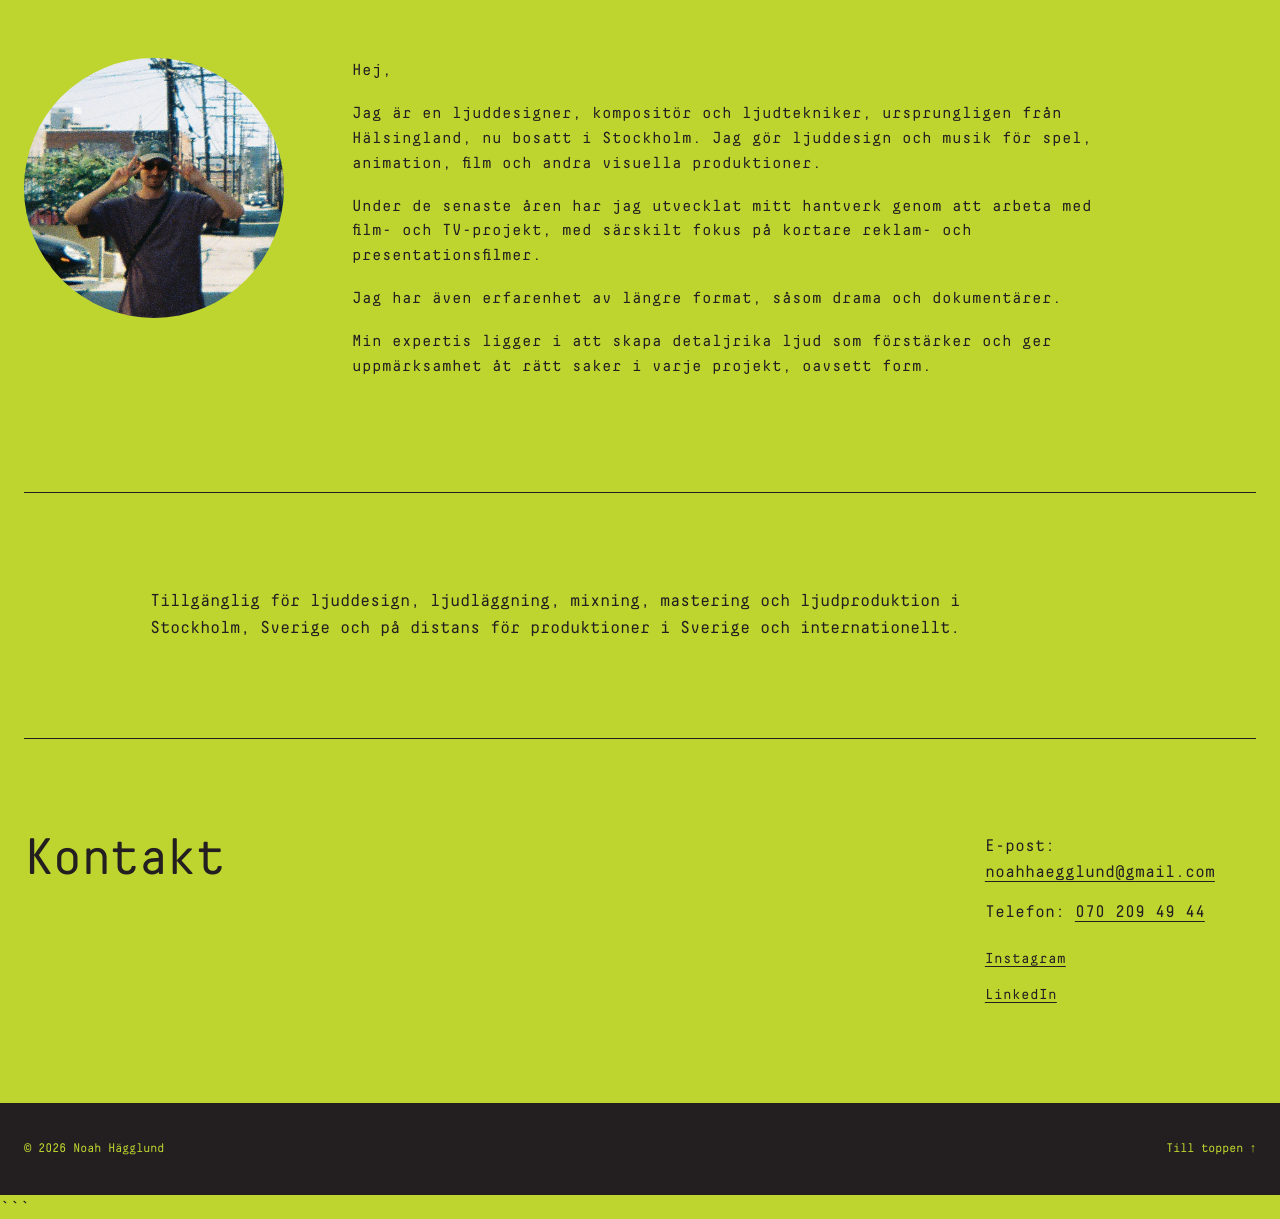
==== commit bfcf7a68: "Update index.html" ====
--- a/sv/index.html
+++ b/sv/index.html
@@ -1,20 +1,32 @@
+```html
 <!doctype html>
 
 <html lang="sv">
+
 <head>
   <meta charset="utf-8">
   <meta name="viewport" content="width=device-width, initial-scale=1">
-  <meta name="description" content="Noah Hägglund is a Stockholm, Sweden based sound designer, ljuddesigner, sound engineer and mixing engineer working with sound design, ljudläggning, mixing, mastering and audio post-production for film, games, animation and commercial productions.">
+
+  <meta
+    name="description"
+    content="Noah Hägglund är en ljuddesigner, kompositör och ljudtekniker baserad i Stockholm, Sverige. Han arbetar med ljuddesign, ljudläggning, mixning, mastering och ljudproduktion för film, spel, animation och kommersiella produktioner."
+  >
+
   <meta name="author" content="Noah Hägglund">
   <meta name="robots" content="index, follow">
+
   <link rel="icon" href="../favicon.ico">
-  <!-- Replace YOUR-DOMAIN.example with your real domain before publishing. -->
   <link rel="canonical" href="https://noahhagglund.com/sv/">
+
   <meta property="og:type" content="website">
   <meta property="og:title" content="Ljuddesigner Stockholm | Noah Hägglund">
-  <meta property="og:description" content="Noah Hägglund är en ljuddesigner, kompositör och ljudtekniker baserad i Stockholm, Sverige. Ljuddesign, mixning, mastering och ljudproduktion för film, spel, animation och reklam.">
-  <meta property="og:url" content="https://noahhagglund.com/">
+  <meta
+    property="og:description"
+    content="Noah Hägglund är en ljuddesigner, kompositör och ljudtekniker baserad i Stockholm, Sverige. Ljuddesign, mixning, mastering och ljudproduktion för film, spel, animation och reklam."
+  >
+  <meta property="og:url" content="https://noahhagglund.com/sv/">
   <meta property="og:site_name" content="Noah Hägglund — Sound Designer">
+
   <meta name="twitter:card" content="summary">
 
   <script type="application/ld+json">
@@ -32,7 +44,7 @@
         "@id": "https://noahhagglund.com/#person",
         "name": "Noah Hägglund",
         "jobTitle": "Sound Designer",
-        "description": "Stockholm-based sound designer, composer, audio engineer and mixing engineer.",
+        "description": "Ljuddesigner, kompositör, ljudtekniker och ljudmixare baserad i Stockholm.",
         "address": {
           "@type": "PostalAddress",
           "addressLocality": "Stockholm",
@@ -62,289 +74,689 @@
   </script>
 
   <title>Ljuddesigner Stockholm | Noah Hägglund</title>
+
   <link rel="stylesheet" href="../styles.css">
 </head>
 
 <body>
+
   <header class="site-header">
     <div class="container header-inner">
+
       <a class="brand" href="#top">Noah Hägglund</a>
 
-
-  <nav class="nav" aria-label="Primary navigation">
-    <a href="#work">Arbete</a>
-    <a href="#about">Om</a>
-    <a href="#services">Tjänster</a>
-    <a href="#contact">Kontakt</a>
-  </nav>
-
-  <div class="language-switcher" aria-label="Language">
-    <a href="../index.html">EN</a>
-    <span>/</span>
-    <a href="index.html" class="active">SV</a>
-  </div>
-</div>
-
-
+      <nav class="nav" aria-label="Huvudnavigation">
+        <a href="#work">Arbete</a>
+        <a href="#about">Om</a>
+        <a href="#services">Tjänster</a>
+        <a href="#contact">Kontakt</a>
+      </nav>
+
+      <div class="language-switcher" aria-label="Språk">
+        <a href="../index.html">EN</a>
+        <span>/</span>
+        <a href="index.html" class="active">SV</a>
+      </div>
+
+    </div>
   </header>
 
+
   <main id="top">
 
-
-<section class="hero container">
-  <p class="eyebrow" id="location">Stockholm, Sverige</p>
-  <h1 id="headline">Ljuddesigner<br>& Kompositör</h1>
-  <p class="hero-copy" id="description">Noah Hägglund är en Stockholmsbaserad ljuddesigner & Kompositör. Jag skapar ljuddesign & musik för spel, animation, film & kommersiella produktioner.</p>
-  <p class="service-focus">Ljuddesign · Kompositör · Ljudläggning · Mixning · Mastering</p>
-</section>
-
-<section id="work" class="section container">
-  <div class="section-top">
-    <div>
-      <p class="section-kicker">01</p>
-      <h2>Utvalda projekt</h2>
-    </div>
-    <p class="section-note">Videoportfolio</p>
-  </div>
-
-  <div class="project-grid" id="projects">
-
-    <article class="project-card">
-      <div class="video-wrap">
-        <iframe src="https://www.youtube.com/embed/_bZya92FC8I?controls=1&modestbranding=1&rel=0&playsinline=1&enablejsapi=1" title="Julhälsning 2026" loading="lazy" allow="autoplay; fullscreen; picture-in-picture" allowfullscreen></iframe>
+    <!-- =========================================================
+         HERO
+         ========================================================= -->
+
+    <section class="hero container">
+
+      <p class="eyebrow" id="location">
+        Stockholm, Sverige
+      </p>
+
+      <h1 id="headline">
+        Ljuddesigner<br>& Kompositör
+      </h1>
+
+      <p class="hero-copy" id="description">
+        Noah Hägglund är en Stockholmsbaserad ljuddesigner & kompositör. Jag skapar ljuddesign & musik för spel, animation, film & kommersiella produktioner.
+      </p>
+
+      <p class="service-focus">
+        Ljuddesign · Kompositör · Ljudläggning · Mixning · Mastering
+      </p>
+
+    </section>
+
+
+    <!-- =========================================================
+         WORK
+         ========================================================= -->
+
+   <section id="work" class="section">
+  <div class="container">
+  
+      <div class="section-top">
+
+        <div>
+          <p class="section-kicker">01</p>
+          <h2>Utvalda projekt</h2>
+        </div>
+
+        <p class="section-note">
+          Videoportfolio
+        </p>
+
       </div>
-      <div class="project-body">
-        <h3 class="project-title">Julhälsning 2026</h3>
-        <p class="project-meta">Sweco / Studio Konkret · Roll: Ljuddesigner</p>
-        <a class="project-link" href="https://www.youtube.com/embed/_bZya92FC8I?controls=1&modestbranding=1&rel=0&playsinline=1&enablejsapi=1" target="_blank" rel="noopener noreferrer">Öppna YouTube ↗</a>
+
+
+      <div class="project-grid" id="projects">
+
+
+        <article class="project-card">
+
+          <div class="video-wrap">
+            <iframe
+              src="https://www.youtube.com/embed/_bZya92FC8I?controls=1&modestbranding=1&rel=0&playsinline=1&enablejsapi=1"
+              title="Julhälsning 2026"
+              loading="lazy"
+              allow="autoplay; fullscreen; picture-in-picture"
+              allowfullscreen>
+            </iframe>
+          </div>
+
+          <div class="project-body">
+
+            <h3 class="project-title">
+              Julhälsning 2026
+            </h3>
+
+            <p class="project-meta">
+              Sweco / Studio Konkret · Roll: Ljuddesigner
+            </p>
+
+            <a
+              class="project-link"
+              href="https://www.youtube.com/embed/_bZya92FC8I?controls=1&modestbranding=1&rel=0&playsinline=1&enablejsapi=1"
+              target="_blank"
+              rel="noopener noreferrer">
+              Öppna YouTube ↗
+            </a>
+
+          </div>
+
+        </article>
+
+
+        <article class="project-card">
+
+          <div class="video-wrap">
+            <iframe
+              src="https://www.youtube.com/embed/7YHTXxKZF6k?controls=1&modestbranding=1&rel=0&playsinline=1&enablejsapi=1"
+              title="Julhälsning 2025"
+              loading="lazy"
+              allow="autoplay; fullscreen; picture-in-picture"
+              allowfullscreen>
+            </iframe>
+          </div>
+
+          <div class="project-body">
+
+            <h3 class="project-title">
+              Julhälsning 2025
+            </h3>
+
+            <p class="project-meta">
+              Sweco / Studio Konkret · Roll: Ljuddesigner
+            </p>
+
+            <a
+              class="project-link"
+              href="https://www.youtube.com/embed/7YHTXxKZF6k?controls=1&modestbranding=1&rel=0&playsinline=1&enablejsapi=1"
+              target="_blank"
+              rel="noopener noreferrer">
+              Öppna YouTube ↗
+            </a>
+
+          </div>
+
+        </article>
+
+
+        <article class="project-card">
+
+          <div class="video-wrap">
+            <iframe
+              src="https://player.vimeo.com/video/1098969894?h=e0b7eb809e&controls=1&title=0&byline=0&portrait=0&badge=0&autopause=0"
+              title="Blåkläders Triple Density Sole"
+              loading="lazy"
+              allow="autoplay; fullscreen; picture-in-picture"
+              allowfullscreen>
+            </iframe>
+          </div>
+
+          <div class="project-body">
+
+            <h3 class="project-title">
+              Blåkläders Triple Density Sole
+            </h3>
+
+            <p class="project-meta">
+              BlåKläder / Studio Konkret · Roll: Ljuddesigner / Mix
+            </p>
+
+            <a
+              class="project-link"
+              href="https://player.vimeo.com/video/1098969894?h=e0b7eb809e&controls=1&title=0&byline=0&portrait=0&badge=0&autopause=0"
+              target="_blank"
+              rel="noopener noreferrer">
+              Öppna Vimeo ↗
+            </a>
+
+          </div>
+
+        </article>
+
+
+        <article class="project-card">
+
+          <div class="video-wrap">
+            <iframe
+              src="https://player.vimeo.com/video/1084888893?h=dfa957d328&controls=1&title=0&byline=0&portrait=0&badge=0&autopause=0"
+              title="Charging game"
+              loading="lazy"
+              allow="autoplay; fullscreen; picture-in-picture"
+              allowfullscreen>
+            </iframe>
+          </div>
+
+          <div class="project-body">
+
+            <h3 class="project-title">
+              Charging game
+            </h3>
+
+            <p class="project-meta">
+              Scania / Appelberg Communication · Roll: Ljuddesigner
+            </p>
+
+            <a
+              class="project-link"
+              href="https://player.vimeo.com/video/1084888893?h=dfa957d328&controls=1&title=0&byline=0&portrait=0&badge=0&autopause=0"
+              target="_blank"
+              rel="noopener noreferrer">
+              Öppna Vimeo ↗
+            </a>
+
+          </div>
+
+        </article>
+
+
+        <article class="project-card">
+
+          <div class="video-wrap">
+            <iframe
+              src="https://player.vimeo.com/video/476216027?h=d37157fb46&controls=1&title=0&byline=0&portrait=0&badge=0&autopause=0"
+              title="12,000 KM - Trans-Siberian to Japan"
+              loading="lazy"
+              allow="autoplay; fullscreen; picture-in-picture"
+              allowfullscreen>
+            </iframe>
+          </div>
+
+          <div class="project-body">
+
+            <h3 class="project-title">
+              12,000 KM - Trans-Siberian to Japan
+            </h3>
+
+            <p class="project-meta">
+              Erik Nylander · Roll: Kompositör / Ljuddesigner
+            </p>
+
+            <a
+              class="project-link"
+              href="https://player.vimeo.com/video/476216027?h=d37157fb46&controls=1&title=0&byline=0&portrait=0&badge=0&autopause=0"
+              target="_blank"
+              rel="noopener noreferrer">
+              Öppna Vimeo ↗
+            </a>
+
+          </div>
+
+        </article>
+
+
+        <article class="project-card">
+
+          <div class="video-wrap">
+            <iframe
+              src="https://www.youtube.com/embed/ygVyPM1IvMU?si=BsGllRj1LELklwtg"
+              title="Stellaris Nexus Announcement"
+              loading="lazy"
+              allow="autoplay; fullscreen; picture-in-picture"
+              allowfullscreen>
+            </iframe>
+          </div>
+
+          <div class="project-body">
+
+            <h3 class="project-title">
+              Stellaris Nexus Announcement
+            </h3>
+
+            <p class="project-meta">
+              Paradox Arc / Artistry Film · Roll: Ljuddesigner
+            </p>
+
+            <a
+              class="project-link"
+              href="https://www.youtube.com/embed/ygVyPM1IvMU?si=BsGllRj1LELklwtg"
+              target="_blank"
+              rel="noopener noreferrer">
+              Öppna YouTube ↗
+            </a>
+
+          </div>
+
+        </article>
+
+
+        <article class="project-card">
+
+          <div class="video-wrap">
+            <iframe
+              src="https://player.vimeo.com/video/807228365?h=071261df06&controls=1&title=0&byline=0&portrait=0&badge=0&autopause=0"
+              title="Swedish Sterling"
+              loading="lazy"
+              allow="autoplay; fullscreen; picture-in-picture"
+              allowfullscreen>
+            </iframe>
+          </div>
+
+          <div class="project-body">
+
+            <h3 class="project-title">
+              Swedish Sterling
+            </h3>
+
+            <p class="project-meta">
+              Stirling Versal / Rob Whiteman · Roll: Ljuddesigner
+            </p>
+
+            <a
+              class="project-link"
+              href="https://player.vimeo.com/video/807228365?h=071261df06&controls=1&title=0&byline=0&portrait=0&badge=0&autopause=0"
+              target="_blank"
+              rel="noopener noreferrer">
+              Öppna Vimeo ↗
+            </a>
+
+          </div>
+
+        </article>
+
+
+        <article class="project-card">
+
+          <div class="video-wrap">
+            <iframe
+              src="https://www.youtube.com/embed/j9HB7QnrZMg?controls=1&modestbranding=1&rel=0&playsinline=1&enablejsapi=1"
+              title="Paradox Arc 1st Year Anniversary"
+              loading="lazy"
+              allow="autoplay; fullscreen; picture-in-picture"
+              allowfullscreen>
+            </iframe>
+          </div>
+
+          <div class="project-body">
+
+            <h3 class="project-title">
+              Paradox Arc 1st Year Anniversary
+            </h3>
+
+            <p class="project-meta">
+              Paradox / Artistry Film · Roll: Ljuddesigner
+            </p>
+
+            <a
+              class="project-link"
+              href="https://www.youtube.com/embed/j9HB7QnrZMg?controls=1&modestbranding=1&rel=0&playsinline=1&enablejsapi=1"
+              target="_blank"
+              rel="noopener noreferrer">
+              Öppna YouTube ↗
+            </a>
+
+          </div>
+
+        </article>
+
+
+        <article class="project-card">
+
+          <div class="video-wrap">
+            <iframe
+              src="https://www.youtube.com/embed/qAWUTnCIgBg?controls=1&modestbranding=1&rel=0&playsinline=1&enablejsapi=1"
+              title="Red Bull Symphonic x Victor Leksell (BTS)"
+              loading="lazy"
+              allow="autoplay; fullscreen; picture-in-picture"
+              allowfullscreen>
+            </iframe>
+          </div>
+
+          <div class="project-body">
+
+            <h3 class="project-title">
+              Red Bull Symphonic x Victor Leksell (BTS)
+            </h3>
+
+            <p class="project-meta">
+              Red Bull / SoYou · Roll: Klippning / Ljuddesigner
+            </p>
+
+            <a
+              class="project-link"
+              href="https://www.youtube.com/embed/qAWUTnCIgBg?controls=1&modestbranding=1&rel=0&playsinline=1&enablejsapi=1"
+              target="_blank"
+              rel="noopener noreferrer">
+              Öppna YouTube ↗
+            </a>
+
+          </div>
+
+        </article>
+
+
+        <article class="project-card">
+
+          <div class="video-wrap">
+            <iframe
+              src="https://player.vimeo.com/video/807228093?h=772195fad5&controls=1&title=0&byline=0&portrait=0&badge=0&autopause=0"
+              title="Showreel"
+              loading="lazy"
+              allow="autoplay; fullscreen; picture-in-picture"
+              allowfullscreen>
+            </iframe>
+          </div>
+
+          <div class="project-body">
+
+            <h3 class="project-title">
+              Showreel
+            </h3>
+
+            <p class="project-meta">
+              Frost Studio / Lena Quach · Roll: Ljuddesigner
+            </p>
+
+            <a
+              class="project-link"
+              href="https://player.vimeo.com/video/807228093?h=772195fad5&controls=1&title=0&byline=0&portrait=0&badge=0&autopause=0"
+              target="_blank"
+              rel="noopener noreferrer">
+              Öppna Vimeo ↗
+            </a>
+
+          </div>
+
+        </article>
+
+
+        <article class="project-card">
+
+          <div class="video-wrap">
+            <iframe
+              src="https://player.vimeo.com/video/807228185?h=ece2d146ee&controls=1&title=0&byline=0&portrait=0&badge=0&autopause=0"
+              title="Revelop"
+              loading="lazy"
+              allow="autoplay; fullscreen; picture-in-picture"
+              allowfullscreen>
+            </iframe>
+          </div>
+
+          <div class="project-body">
+
+            <h3 class="project-title">
+              Revelop
+            </h3>
+
+            <p class="project-meta">
+              Revelop / Rob Whiteman · Roll: Kompositör / Ljuddesigner
+            </p>
+
+            <a
+              class="project-link"
+              href="https://player.vimeo.com/video/807228185?h=ece2d146ee&controls=1&title=0&byline=0&portrait=0&badge=0&autopause=0"
+              target="_blank"
+              rel="noopener noreferrer">
+              Öppna Vimeo ↗
+            </a>
+
+          </div>
+
+        </article>
+
+
+        <article class="project-card">
+
+          <div class="video-wrap">
+            <iframe
+              src="https://player.vimeo.com/video/901874454?h=c22ebfa144&controls=1&title=0&byline=0&portrait=0&badge=0&autopause=0"
+              title="Jeopardy"
+              loading="lazy"
+              allow="autoplay; fullscreen; picture-in-picture"
+              allowfullscreen>
+            </iframe>
+          </div>
+
+          <div class="project-body">
+
+            <h3 class="project-title">
+              Jeopardy
+            </h3>
+
+            <p class="project-meta">
+              Discover+ / Stricktly Post · Roll: Kompositör / Ljuddesigner
+            </p>
+
+            <a
+              class="project-link"
+              href="https://player.vimeo.com/video/901874454?h=c22ebfa144&controls=1&title=0&byline=0&portrait=0&badge=0&autopause=0"
+              target="_blank"
+              rel="noopener noreferrer">
+              Öppna Vimeo ↗
+            </a>
+
+          </div>
+
+        </article>
+
+
       </div>
-    </article>
-
-    <article class="project-card">
-      <div class="video-wrap">
-        <iframe src="https://www.youtube.com/embed/7YHTXxKZF6k?controls=1&modestbranding=1&rel=0&playsinline=1&enablejsapi=1" title="Julhälsning 2025" loading="lazy" allow="autoplay; fullscreen; picture-in-picture" allowfullscreen></iframe>
+    </section>
+
+
+<!-- =========================================================
+       SERVICES
+       ========================================================= --> 
+       <section id="services" class="section"> 
+       <div class="container">
+       
+        <div class="section-top"> 
+        <div> 
+        <p class="section-kicker">02</p>
+         <h2>Tjänster</h2> 
+         </div> 
+         
+         </div> 
+         
+         <div class="service-grid" id="services-grid"> 
+         <article class="service">
+          <div class="service-number">01</div> 
+          <h3>Ljuddesign</h3>
+           <p> Design och skapande av unika ljudeffekter anpassade efter ditt projekts specifika behov. Från detaljerade miljöer och foley till dramatiska effekter och atmosfäriska ljudlandskap.
+           </p> 
+           </article> 
+           <article class="service"> 
+           <div class="service-number">02</div> 
+           <h3>Mixning &amp; Mastering</h3> 
+           <p> 
+           Jag mixar och mastrar projektets ljud så att dialog, musik och ljudeffekter låter tydligt och bra tillsammans i alla ljudsystem. 
+           </p> 
+           </article> 
+           <article class="service"> 
+           <div class="service-number">03</div> 
+           <h3>Ljudrestaurering</h3>
+            <p> Restaurering av befintliga inspelningar genom att ta bort oönskat noise, hiss, bakgrundsmusik och andra störningar samtidigt som originalinspelningens karaktär bevaras. 
+            </p> 
+            
+            </article> 
+            
+            </div> 
+            
+            </div> 
+            
+            </section>
+
+
+    <!-- =========================================================
+         ABOUT
+         ========================================================= -->
+
+    <section id="about" class="section section-soft">
+
+      <div class="container two-col">
+
+        <div class="about-photo">
+          <img src="../me.jpg" alt="Noah Hägglund">
+        </div>
+
+
+        <div class="copy" id="bio">
+
+          <p>Hej,</p>
+
+          <p>
+            Jag är en ljuddesigner, kompositör och ljudtekniker, ursprungligen från Hälsingland, nu bosatt i Stockholm. Jag gör ljuddesign och musik för spel, animation, film och andra visuella produktioner.
+          </p>
+
+          <p>
+            Under de senaste åren har jag utvecklat mitt hantverk genom att arbeta med film- och TV-projekt, med särskilt fokus på kortare reklam- och presentationsfilmer.
+          </p>
+
+          <p>
+            Jag har även erfarenhet av längre format, såsom drama och dokumentärer.
+          </p>
+
+          <p>
+            Min expertis ligger i att skapa detaljrika ljud som förstärker och ger uppmärksamhet åt rätt saker i varje projekt, oavsett form.
+          </p>
+
+        </div>
+
       </div>
-      <div class="project-body">
-        <h3 class="project-title">Julhälsning 2025</h3>
-        <p class="project-meta">Sweco / Studio Konkret · Roll: Ljuddesigner</p>
-        <a class="project-link" href="https://www.youtube.com/embed/7YHTXxKZF6k?controls=1&modestbranding=1&rel=0&playsinline=1&enablejsapi=1" target="_blank" rel="noopener noreferrer">Öppna YouTube ↗</a>
+
+    </section>
+
+
+    <!-- =========================================================
+         STOCKHOLM
+         ========================================================= -->
+
+    <section class="section section-soft">
+
+      <div class="container service-focus-block">
+
+        <p class="section-kicker">
+          Baserad i Stockholm
+        </p>
+
+        <p class="focus-copy">
+          Tillgänglig för ljuddesign, ljudläggning, mixning, mastering och ljudproduktion i Stockholm, Sverige och på distans för produktioner i Sverige och internationellt.
+        </p>
+
       </div>
-    </article>
-
-    <article class="project-card">
-      <div class="video-wrap">
-        <iframe src="https://player.vimeo.com/video/1098969894?h=e0b7eb809e&controls=1&title=0&byline=0&portrait=0&badge=0&autopause=0" title="Blåkläders Triple Density Sole" loading="lazy" allow="autoplay; fullscreen; picture-in-picture" allowfullscreen></iframe>
-      </div>
-      <div class="project-body">
-        <h3 class="project-title">Blåkläders Triple Density Sole</h3>
-        <p class="project-meta">BlåKläder / Studio Konkret · Roll: Ljuddesigner / Mix</p>
-        <a class="project-link" href="https://player.vimeo.com/video/1098969894?h=e0b7eb809e&controls=1&title=0&byline=0&portrait=0&badge=0&autopause=0" target="_blank" rel="noopener noreferrer">Öppna Vimeo ↗</a>
-      </div>
-    </article>
-
-    <article class="project-card">
-      <div class="video-wrap">
-        <iframe src="https://player.vimeo.com/video/1084888893?h=dfa957d328&controls=1&title=0&byline=0&portrait=0&badge=0&autopause=0" title="Charging game" loading="lazy" allow="autoplay; fullscreen; picture-in-picture" allowfullscreen></iframe>
-      </div>
-      <div class="project-body">
-        <h3 class="project-title">Charging game</h3>
-        <p class="project-meta">Scania / Appelberg Communication · Roll: Ljuddesigner</p>
-        <a class="project-link" href="https://player.vimeo.com/video/1084888893?h=dfa957d328&controls=1&title=0&byline=0&portrait=0&badge=0&autopause=0" target="_blank" rel="noopener noreferrer">Öppna Vimeo ↗</a>
-      </div>
-    </article>
-
-    <article class="project-card">
-      <div class="video-wrap">
-        <iframe src="https://player.vimeo.com/video/476216027?h=d37157fb46&controls=1&title=0&byline=0&portrait=0&badge=0&autopause=0" title="12,000 KM - Trans-Siberian to Japan" loading="lazy" allow="autoplay; fullscreen; picture-in-picture" allowfullscreen></iframe>
-      </div>
-      <div class="project-body">
-        <h3 class="project-title">12,000 KM - Trans-Siberian to Japan</h3>
-        <p class="project-meta">Erik Nylander · Roll: Kompositör / Ljuddesigner</p>
-        <a class="project-link" href="https://player.vimeo.com/video/476216027?h=d37157fb46&controls=1&title=0&byline=0&portrait=0&badge=0&autopause=0" target="_blank" rel="noopener noreferrer">Öppna Vimeo ↗</a>
-      </div>
-    </article>
-
-    <article class="project-card">
-      <div class="video-wrap">
-        <iframe
-          src="https://www.youtube.com/embed/ygVyPM1IvMU?si=BsGllRj1LELklwtg"
-          title="Stellaris Nexus Announcement"
-          loading="lazy"
-          allow="autoplay; fullscreen; picture-in-picture"
-          allowfullscreen></iframe>
-      </div>
-      <div class="project-body">
-        <h3 class="project-title">Stellaris Nexus Announcement</h3>
-        <p class="project-meta">Paradox Arc / Artistry Film · Roll: Ljuddesigner</p>
-        <a
-          class="project-link"
-          href="https://www.youtube.com/embed/ygVyPM1IvMU?si=BsGllRj1LELklwtg"
-          target="_blank"
-          rel="noopener noreferrer"
-        >Öppna YouTube ↗</a>
-      </div>
-    </article>
-
-    <article class="project-card">
-      <div class="video-wrap">
-        <iframe src="https://player.vimeo.com/video/807228365?h=071261df06&controls=1&title=0&byline=0&portrait=0&badge=0&autopause=0" title="Swedish Sterling" loading="lazy" allow="autoplay; fullscreen; picture-in-picture" allowfullscreen></iframe>
-      </div>
-      <div class="project-body">
-        <h3 class="project-title">Swedish Sterling</h3>
-        <p class="project-meta">Stirling Versal / Rob Whiteman · Roll: Ljuddesigner</p>
-        <a class="project-link" href="https://player.vimeo.com/video/807228365?h=071261df06&controls=1&title=0&byline=0&portrait=0&badge=0&autopause=0" target="_blank" rel="noopener noreferrer">Öppna Vimeo ↗</a>
-      </div>
-    </article>
-
-    <article class="project-card">
-      <div class="video-wrap">
-        <iframe src="https://www.youtube.com/embed/j9HB7QnrZMg?controls=1&modestbranding=1&rel=0&playsinline=1&enablejsapi=1" title="Paradox Arc 1st Year Anniversary" loading="lazy" allow="autoplay; fullscreen; picture-in-picture" allowfullscreen></iframe>
-      </div>
-      <div class="project-body">
-        <h3 class="project-title">Paradox Arc 1st Year Anniversary</h3>
-        <p class="project-meta">Paradox / Artistry Film · Roll: Ljuddesigner</p>
-        <a class="project-link" href="https://www.youtube.com/embed/j9HB7QnrZMg?controls=1&modestbranding=1&rel=0&playsinline=1&enablejsapi=1" target="_blank" rel="noopener noreferrer">Öppna YouTube ↗</a>
-      </div>
-    </article>
-
-    <article class="project-card">
-      <div class="video-wrap">
-        <iframe src="https://www.youtube.com/embed/qAWUTnCIgBg?controls=1&modestbranding=1&rel=0&playsinline=1&enablejsapi=1" title="Red Bull Symphonic x Victor Leksell (BTS)" loading="lazy" allow="autoplay; fullscreen; picture-in-picture" allowfullscreen></iframe>
-      </div>
-      <div class="project-body">
-        <h3 class="project-title">Red Bull Symphonic x Victor Leksell (BTS)</h3>
-        <p class="project-meta">Red Bull / SoYou · Roll: Klippning / Ljuddesigner</p>
-        <a class="project-link" href="https://www.youtube.com/embed/qAWUTnCIgBg?controls=1&modestbranding=1&rel=0&playsinline=1&enablejsapi=1" target="_blank" rel="noopener noreferrer">Öppna YouTube ↗</a>
-      </div>
-    </article>
-
-    <article class="project-card">
-      <div class="video-wrap">
-        <iframe src="https://player.vimeo.com/video/807228093?h=772195fad5&controls=1&title=0&byline=0&portrait=0&badge=0&autopause=0" title="Showreel" loading="lazy" allow="autoplay; fullscreen; picture-in-picture" allowfullscreen></iframe>
-      </div>
-      <div class="project-body">
-        <h3 class="project-title">Showreel</h3>
-        <p class="project-meta">Frost Studio / Lena Quach · Roll: Ljuddesigner</p>
-        <a class="project-link" href="https://player.vimeo.com/video/807228093?h=772195fad5&controls=1&title=0&byline=0&portrait=0&badge=0&autopause=0" target="_blank" rel="noopener noreferrer">Öppna Vimeo ↗</a>
-      </div>
-    </article>
-
-    <article class="project-card">
-      <div class="video-wrap">
-        <iframe src="https://player.vimeo.com/video/807228185?h=ece2d146ee&controls=1&title=0&byline=0&portrait=0&badge=0&autopause=0" title="Revelop" loading="lazy" allow="autoplay; fullscreen; picture-in-picture" allowfullscreen></iframe>
-      </div>
-      <div class="project-body">
-        <h3 class="project-title">Revelop</h3>
-        <p class="project-meta">Revelop / Rob Whiteman · Roll: Kompositör / Ljuddesigner</p>
-        <a class="project-link" href="https://player.vimeo.com/video/807228185?h=ece2d146ee&controls=1&title=0&byline=0&portrait=0&badge=0&autopause=0" target="_blank" rel="noopener noreferrer">Öppna Vimeo ↗</a>
-      </div>
-    </article>
-
-    <article class="project-card">
-      <div class="video-wrap">
-        <iframe src="https://player.vimeo.com/video/901874454?h=c22ebfa144&controls=1&title=0&byline=0&portrait=0&badge=0&autopause=0" title="Jeopardy" loading="lazy" allow="autoplay; fullscreen; picture-in-picture" allowfullscreen></iframe>
-      </div>
-      <div class="project-body">
-        <h3 class="project-title">Jeopardy</h3>
-        <p class="project-meta">Discover+ / Stricktly Post · Roll: Kompositör / Ljuddesigner</p>
-        <a class="project-link" href="https://player.vimeo.com/video/901874454?h=c22ebfa144&controls=1&title=0&byline=0&portrait=0&badge=0&autopause=0" target="_blank" rel="noopener noreferrer">Öppna Vimeo ↗</a>
-      </div>
-    </article>
-
-  </div>
-</section>
-
-<section id="services" class="section container">
-  <div class="section-top">
-    <div>
-      <p class="section-kicker">03</p>
-      <h2>Tjänster</h2>
-    </div>
-  </div>
-
-  <div class="service-grid" id="services-grid">
-    <article class="service">
-      <div class="service-number">01</div>
-      <h3>Ljuddesign</h3>
-      <p>Design och skapande av unika ljudeffekter anpassade efter ditt projekts specifika behov. Från detaljerade miljöer och foley till dramatiska effekter och atmosfäriska ljudlandskap.</p>
-    </article>
-
-    <article class="service">
-      <div class="service-number">02</div>
-      <h3>Mixning & Mastering</h3>
-      <p>Jag mixar och mastrar projektets ljud så att dialog, musik och ljudeffekter låter tydligt och bra tillsammans i alla ljudsystem.</p>
-    </article>
-
-    <article class="service">
-      <div class="service-number">03</div>
-      <h3>Ljudrestaurering</h3>
-      <p>Restaurering av befintliga inspelningar genom att ta bort oönskat noise, hiss, bakgrundsmuik och andra störningar samtidigt som originalinspelningens karaktär bevaras.</p>
-    </article>
-  </div>
-</section>
-    
-<section id="about" class="section section-soft">
+
+    </section>
+
+
+<!-- =========================================================
+     CONTACT
+     ========================================================= -->
+
+<section id="contact" class="section">
   <div class="container two-col">
-    <div class="about-photo">
-      <img src="../me.jpg" alt="Noah Hägglund">
-    </div>
-
-    <div class="copy" id="bio">
-      <p>Hej,</p>
-      <p>Jag är en ljuddesigner, kompositör och ljudtekniker, ursprungligen från Hälsingland, nu bosatt i Stockholm. Jag gör ljuddesign och musik för spel, animation, film och allt annat rörligt eller orörligt</p>
-      <p>Under de senaste åren har jag utvecklat mitt hantverk genom att arbeta med film- och TV-projekt, med särskilt fokus på kortare reklam- och presentationsfilmer.</p>
-      <p>Jag har även erfarenhet med längre format, såsom drama och dokumentärer.</p>
-      <p>Min expertis ligger i att skapa detaljrika ljud som förstärker och ger uppmärksamhet till rätt saker i varje projekt, oavsett form.</p>
-    </div>
-  </div>
-</section>
-
-<section class="section section-soft">
-  <div class="container service-focus-block">
-    <p class="section-kicker">Baseras i Stockholm</p>
-    <p class="focus-copy">Finns för ljuddesign, ljudläggning, mixning, mastering och ljudproduktion i Stockholm, Sverige och på distans för produktioner i Sverige och internationellt.</p>
-  </div>
-</section>
-
-<section id="contact" class="section container">
-  <div class="container two-col">
+
     <div>
       <p class="section-kicker">04</p>
       <h2>Kontakt</h2>
     </div>
 
     <div>
-      <p class="contact-lead"></p>
-
-      <div class="contact-info" id="contact-info">
-        <div class="contact-email">
-          E-post: <a href="mailto:noahhaegglund@gmail.com">noahhaegglund@gmail.com</a>
+    
+          <div class="contact-info" id="contact-info">
+
+            <div class="contact-email">
+              <span>E-post:</span>
+              <a href="mailto:noahhaegglund@gmail.com">
+                noahhaegglund@gmail.com
+              </a>
+            </div>
+
+            <div class="contact-phone">
+              <span>Telefon:</span>
+              <a href="tel:+46702094944">
+                070 209 49 44
+              </a>
+            </div>
+
+            <div class="contact-socials">
+
+              <a
+                href="https://www.instagram.com/_njhnsn/"
+                target="_blank"
+                rel="noopener noreferrer">
+                Instagram
+              </a>
+
+              <a
+                href="https://www.linkedin.com/in/noah-h%C3%A4gglund-johnson-103055141/"
+                target="_blank"
+                rel="noopener noreferrer">
+                LinkedIn
+              </a>
+
         </div>
 
-        <div class="contact-phone">
-          Telefon: <a href="tel:+46702094944">+46 70 209 49 44</a>
-        </div>
-
-        <div class="contact-socials">
-          <a href="https://www.linkedin.com/in/noah-h%C3%A4gglund-johnson-103055141/" target="_blank" rel="noopener noreferrer">LinkedIn</a>
-          <a href="https://www.instagram.com/_njhnsn/" target="_blank" rel="noopener noreferrer">Instagram</a>
-        </div>
       </div>
+
+    </section>
+
+  </main>
+
+
+  <footer class="site-footer">
+
+    <div class="container footer-inner">
+
+      <span>
+        © <span id="year"></span> Noah Hägglund
+      </span>
+
+      <a href="#top">
+        Till toppen ↑
+      </a>
+
     </div>
-  </div>
-</section>
-
-
-  </main>
-
-  <footer class="site-footer">
-    <div class="container footer-inner">
-      <span>© <span id="year"></span> Noah Hägglund</span>
-      <a href="#top">Back to top ↑</a>
-    </div>
+
   </footer>
 
-  <script>document.getElementById("year").textContent=new Date().getFullYear();</script>
+
+  <script>
+    document.getElementById("year").textContent = new Date().getFullYear();
+  </script>
 
 </body>
 </html>
+```
--- a/styles.css
+++ b/styles.css
@@ -219,6 +219,7 @@
   height:1px;
   background:var(--black);
   transform:translateX(-50%);
+  opacity:1;
 }
 
 /*
@@ -426,6 +427,11 @@
   gap:14px;
 }
 
+#contact .two-col > div:last-child{
+  justify-self:end;
+  width:30%;
+}
+
 .contact-email,
 .contact-phone{
   color:var(--black);
@@ -442,8 +448,9 @@
 
 .contact-socials{
   display:flex;
-  flex-wrap:wrap;
-  gap:18px;
+  flex-direction:column;
+  align-items:flex-start;
+  gap:14px;
   margin-top:8px;
 }
 
@@ -462,6 +469,24 @@
 
 
 /* =========================================================
+   CONTACT — MOBILE
+   ========================================================= */
+
+@media(max-width:720px){
+
+  #contact .two-col{
+    grid-template-columns:1fr;
+    gap:24px;
+  }
+
+  #contact .two-col > div:last-child{
+    justify-self:start;
+    width:100%;
+    max-width:none;
+  }
+
+}
+/* =========================================================
    FOOTER
    ========================================================= */
 
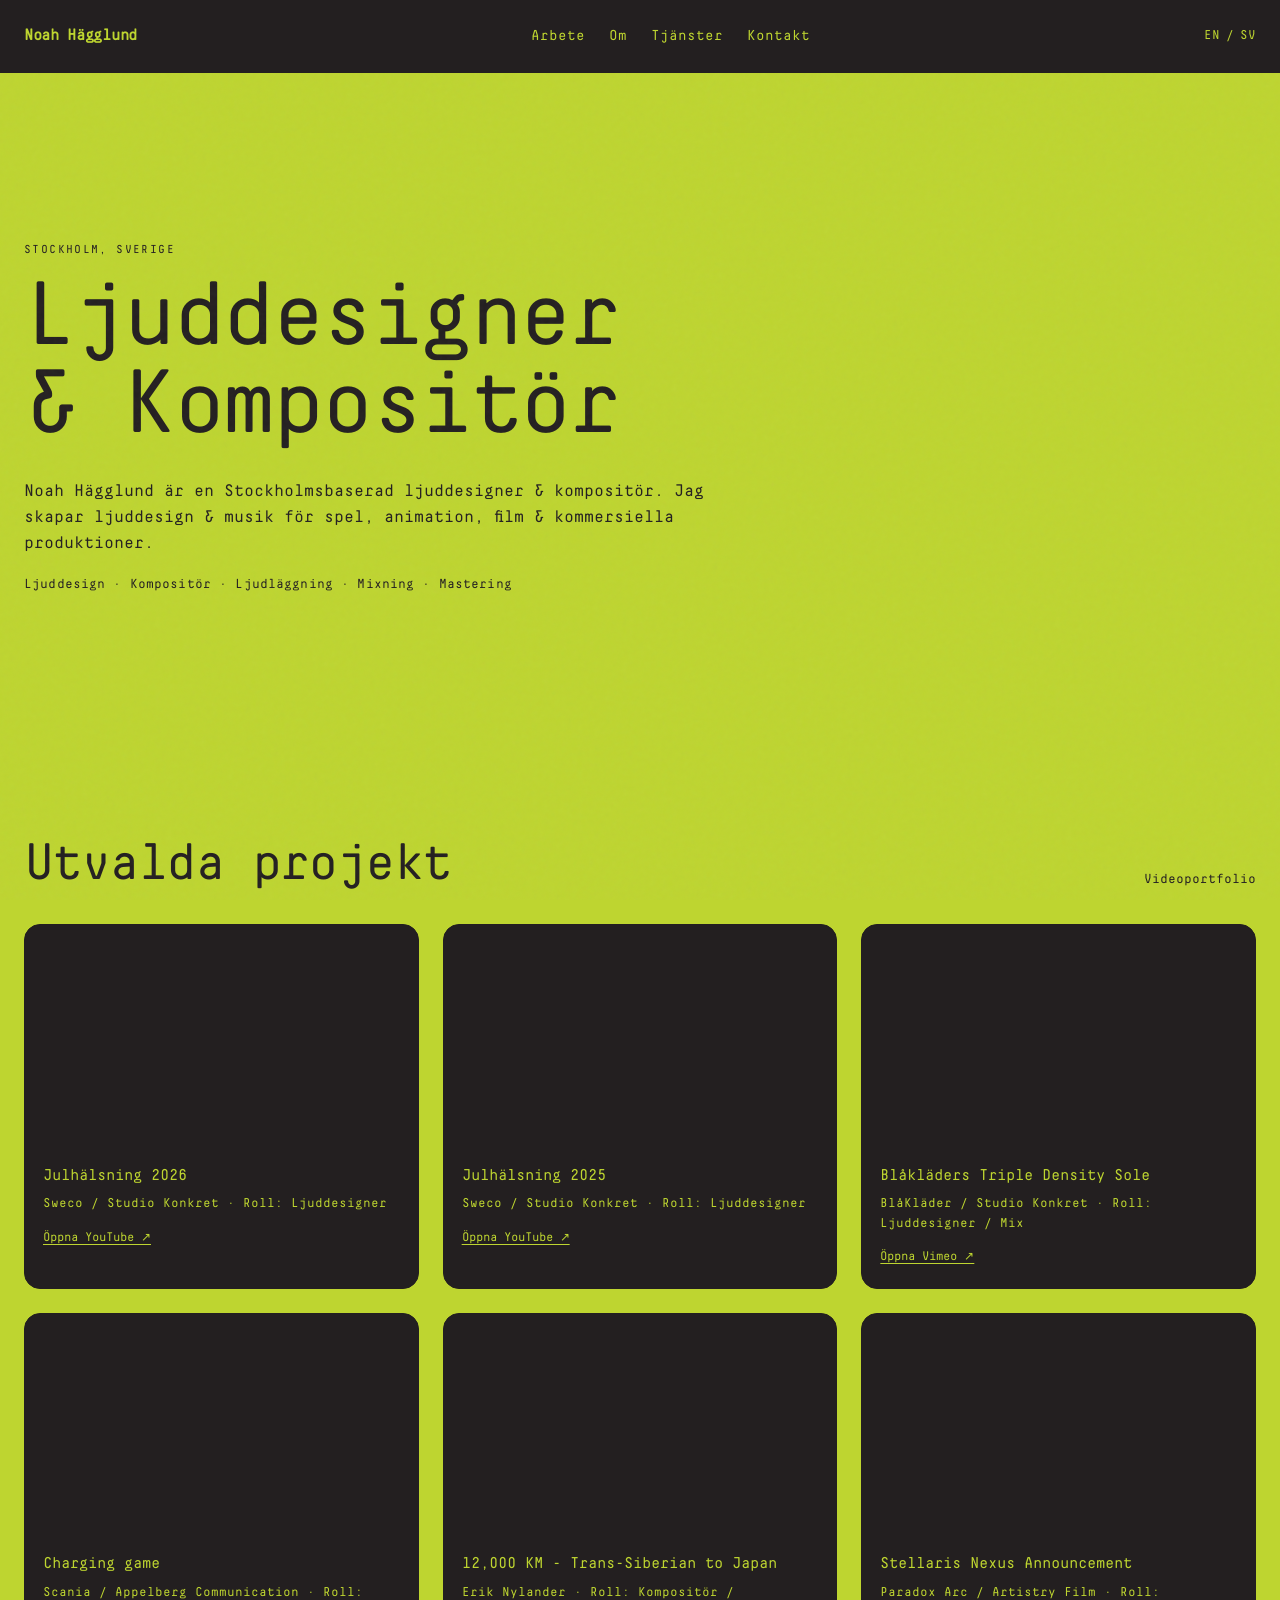
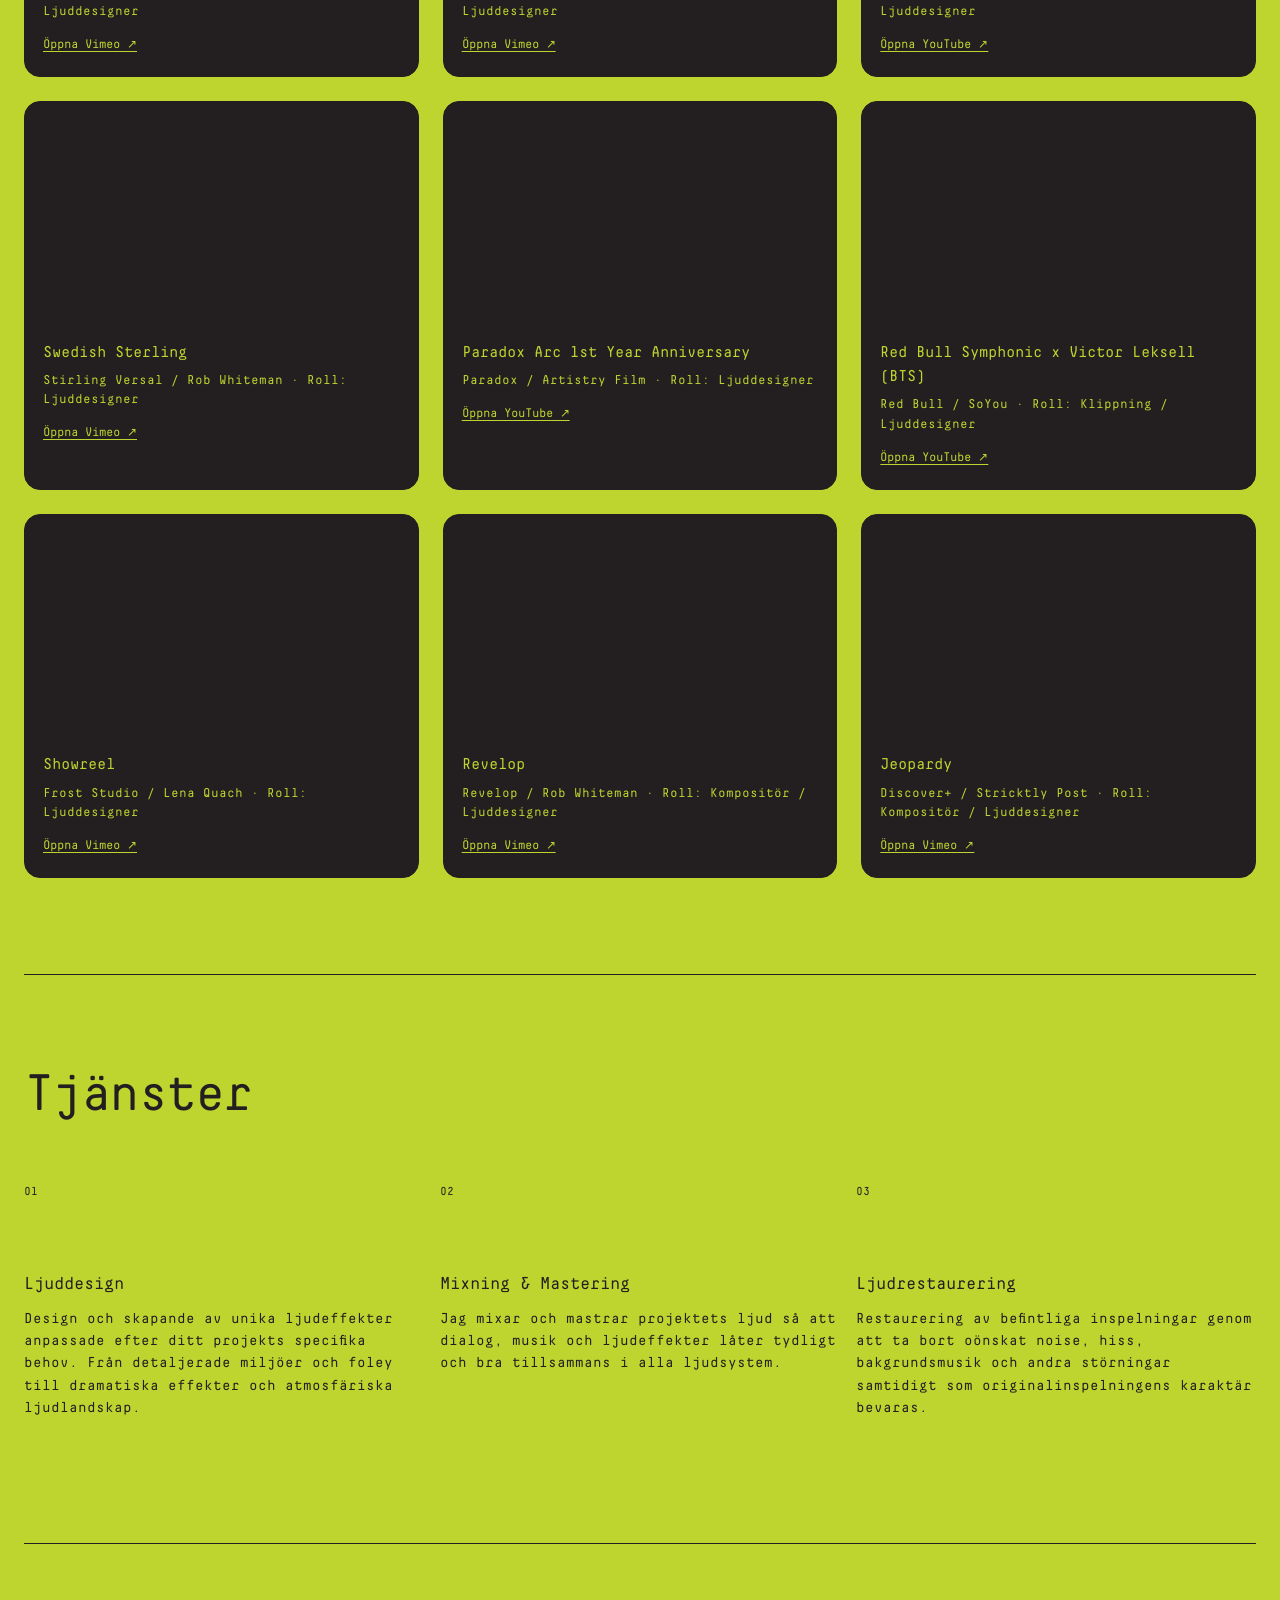
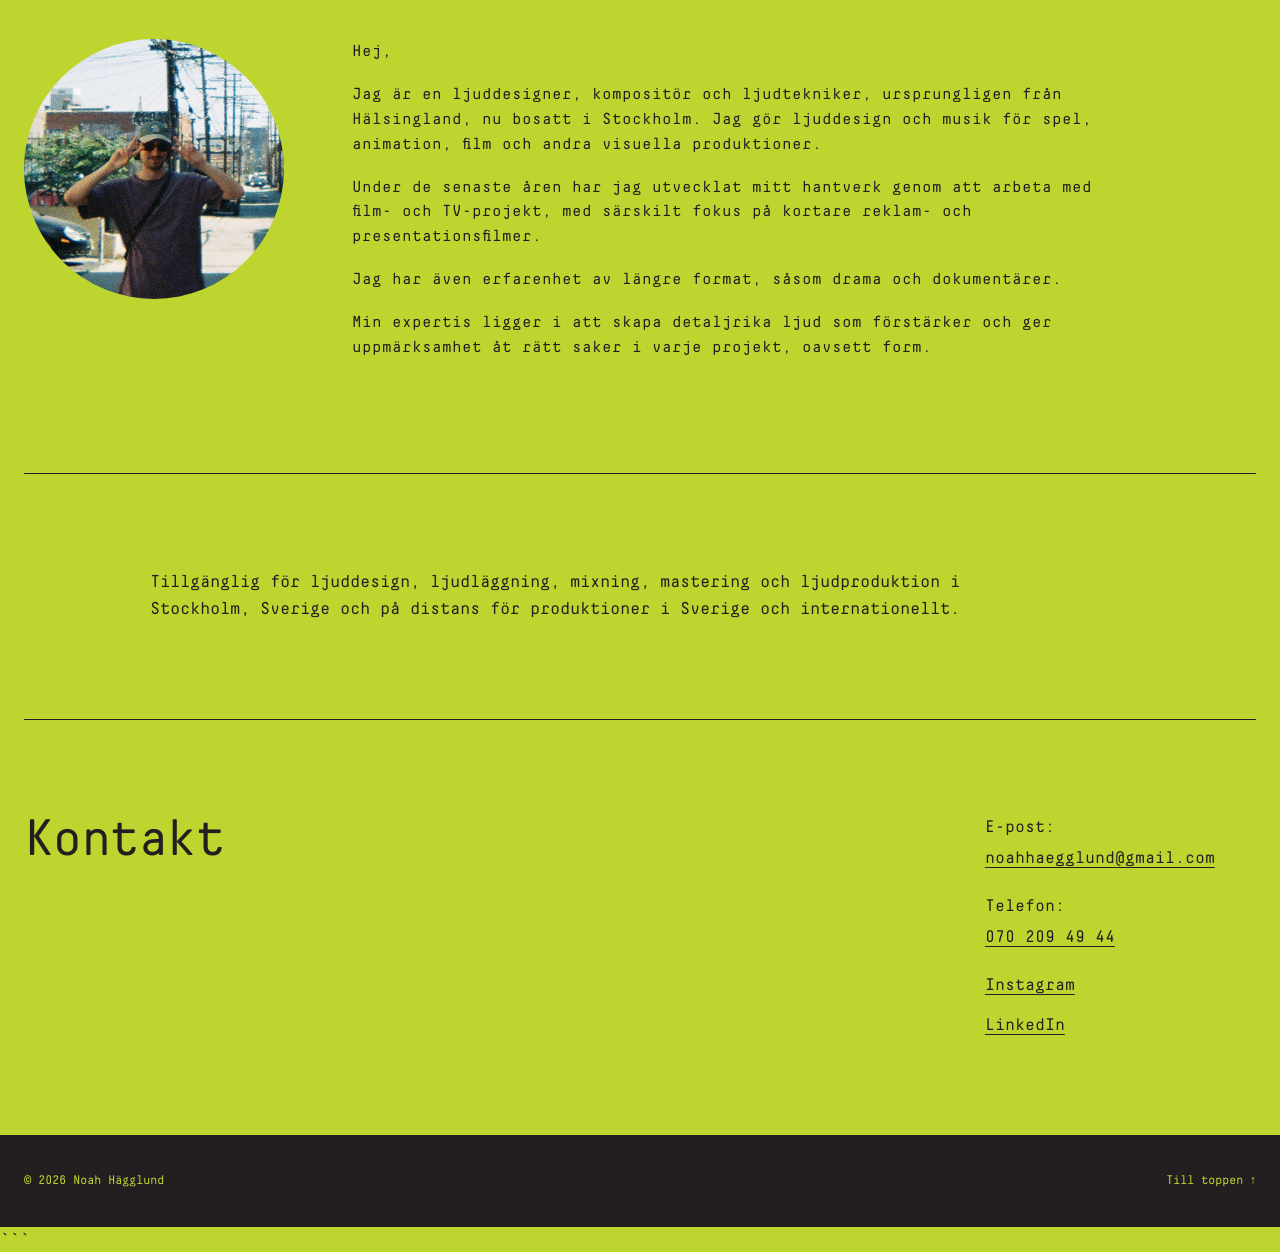
==== commit eec0152c: "Update index.html" ====
--- a/sv/index.html
+++ b/sv/index.html
@@ -1,4 +1,3 @@
-```html
 <!doctype html>
 
 <html lang="sv">
--- a/styles.css
+++ b/styles.css
@@ -201,14 +201,6 @@
 .section-kicker{
   display:none;
 }
-
-/*
-  Divider between sections.
-
-  The line is placed inside the section,
-  aligned with the same container width
-  as the rest of the content.
-*/
 
 .section + .section::before{
   content:"";
@@ -219,12 +211,7 @@
   height:1px;
   background:var(--black);
   transform:translateX(-50%);
-  opacity:1;
-}
-
-/*
-  Do NOT show a divider immediately after the hero.
-*/
+}
 
 .hero + .section::before{
   display:none;
@@ -372,6 +359,7 @@
   color:var(--black);
 }
 
+
 /* =========================================================
    SERVICES
    ========================================================= */
@@ -424,7 +412,7 @@
 .contact-info{
   display:flex;
   flex-direction:column;
-  gap:14px;
+  gap:22px;
 }
 
 #contact .two-col > div:last-child{
@@ -434,13 +422,17 @@
 
 .contact-email,
 .contact-phone{
+  display:flex;
+  flex-direction:column;
+  gap:5px;
   color:var(--black);
   font-size:1.05rem;
 }
 
 .contact-email a,
 .contact-phone a{
-  display:inline-block;
+  display:block;
+  width:max-content;
   color:var(--black);
   text-decoration:underline;
   text-underline-offset:4px;
@@ -451,14 +443,14 @@
   flex-direction:column;
   align-items:flex-start;
   gap:14px;
-  margin-top:8px;
+  margin-top:0;
 }
 
 .contact-socials a{
   color:var(--black);
-  font-size:.9rem;
+  font-size:1.05rem;
   text-decoration:underline;
-  text-underline-offset:3px;
+  text-underline-offset:4px;
 }
 
 .contact-email a:hover,
@@ -484,8 +476,9 @@
     width:100%;
     max-width:none;
   }
-
-}
+}
+
+
 /* =========================================================
    FOOTER
    ========================================================= */
@@ -526,7 +519,6 @@
   .service-grid{
     grid-template-columns:1fr;
   }
-
 }
 
 
@@ -573,5 +565,4 @@
   .footer-inner{
     min-height:76px;
   }
-
-}
+}
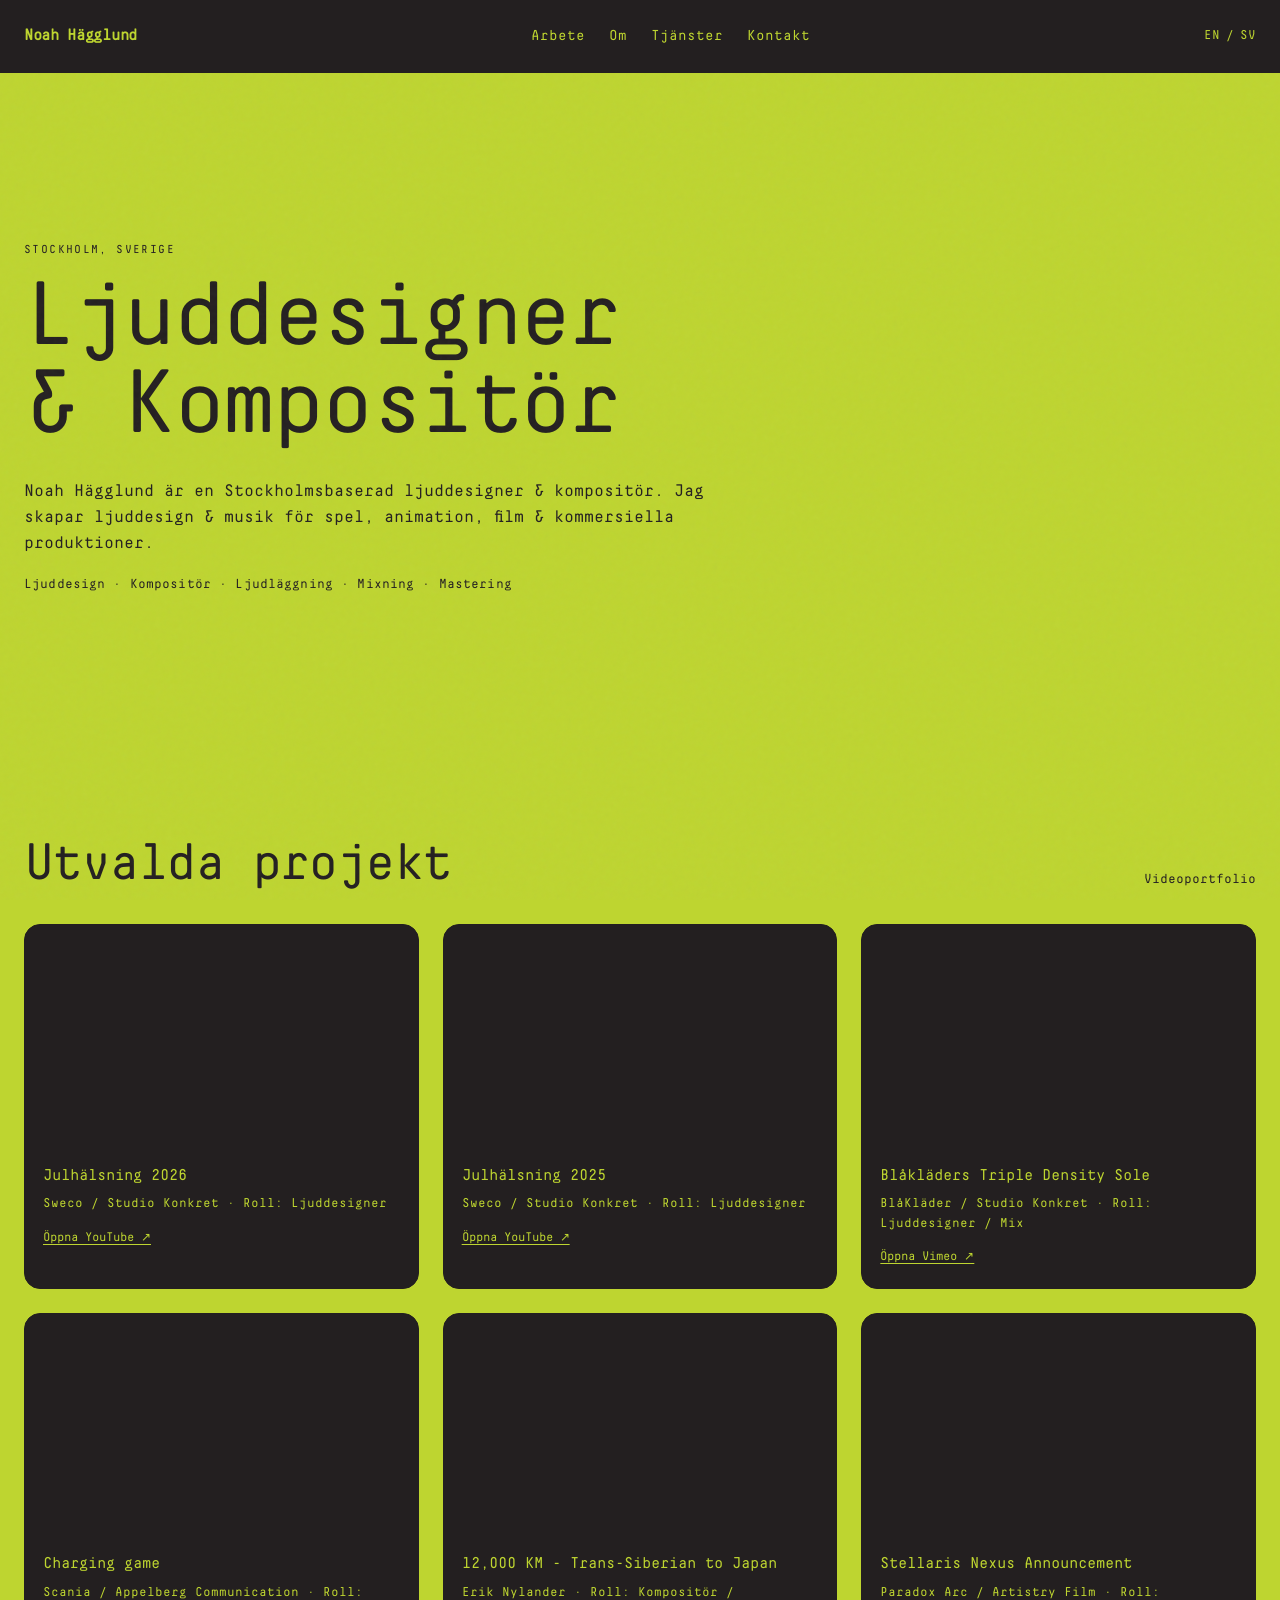
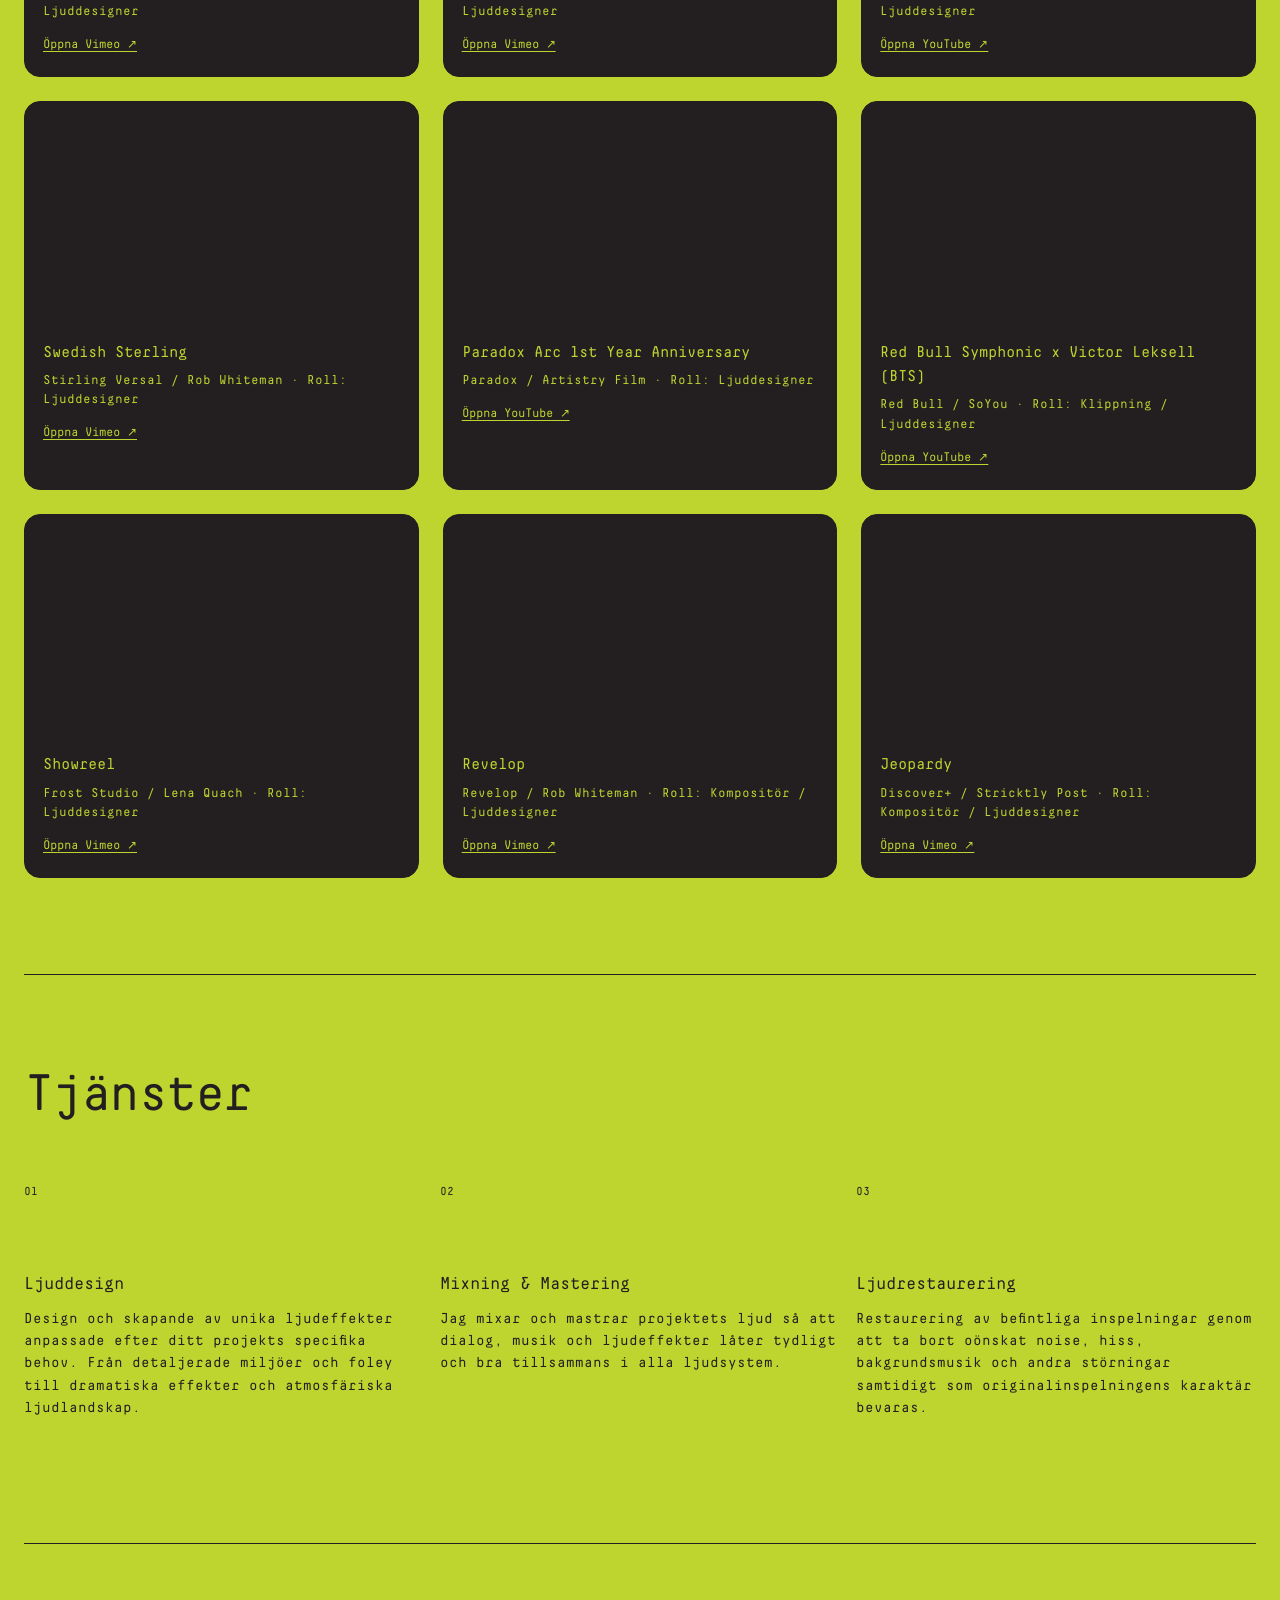
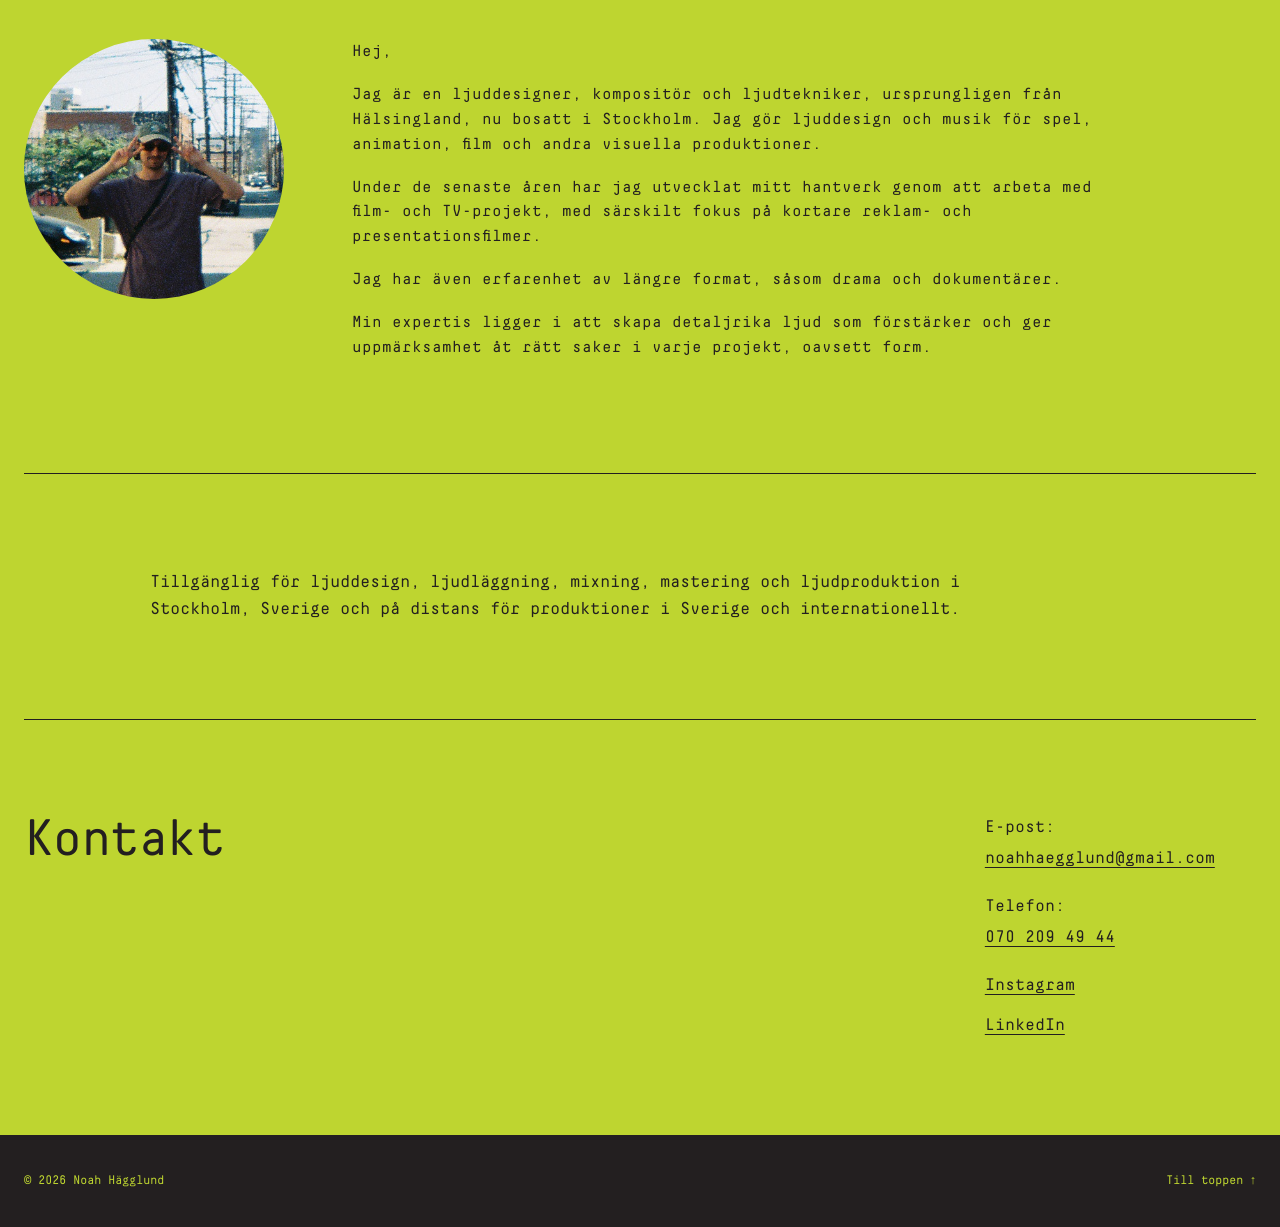
==== commit 3e7cf15a: "Remove unnecessary closing tags in index.html" ====
--- a/sv/index.html
+++ b/sv/index.html
@@ -755,7 +755,3 @@
   <script>
     document.getElementById("year").textContent = new Date().getFullYear();
   </script>
-
-</body>
-</html>
-```
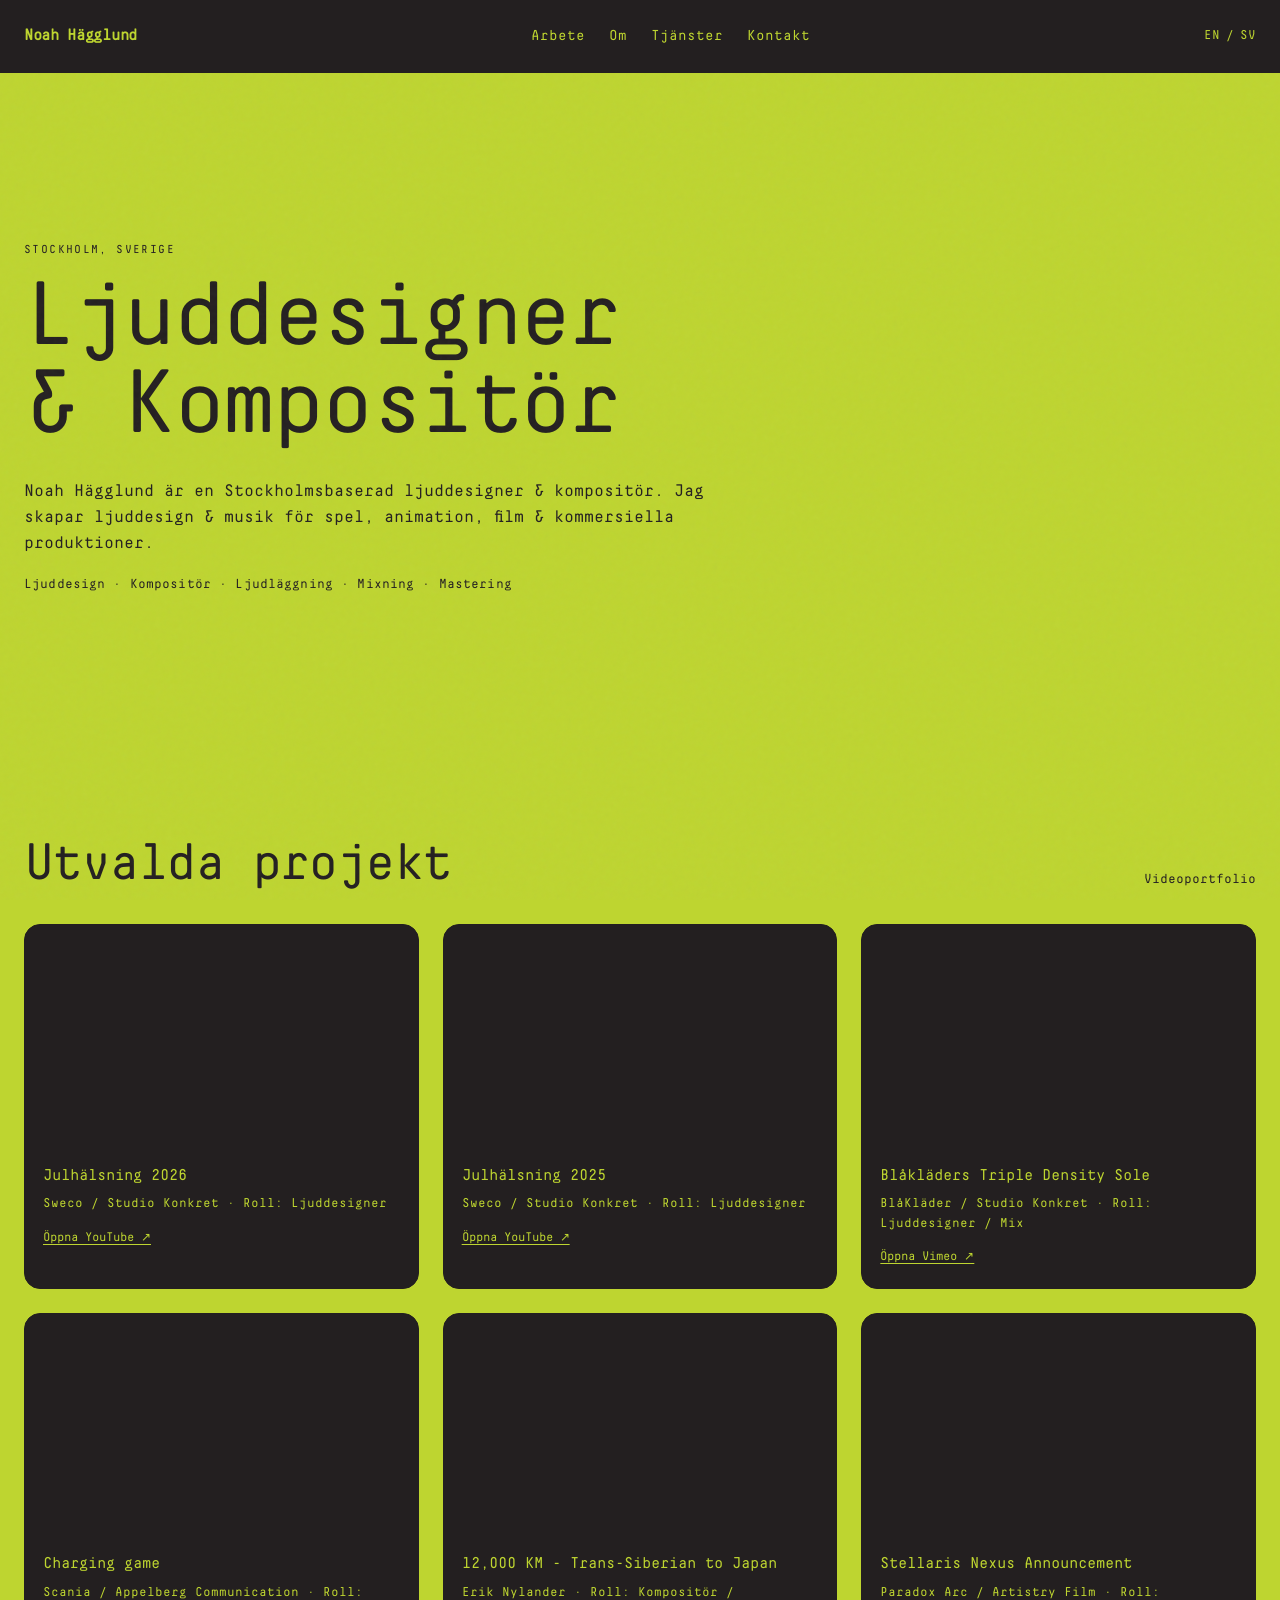
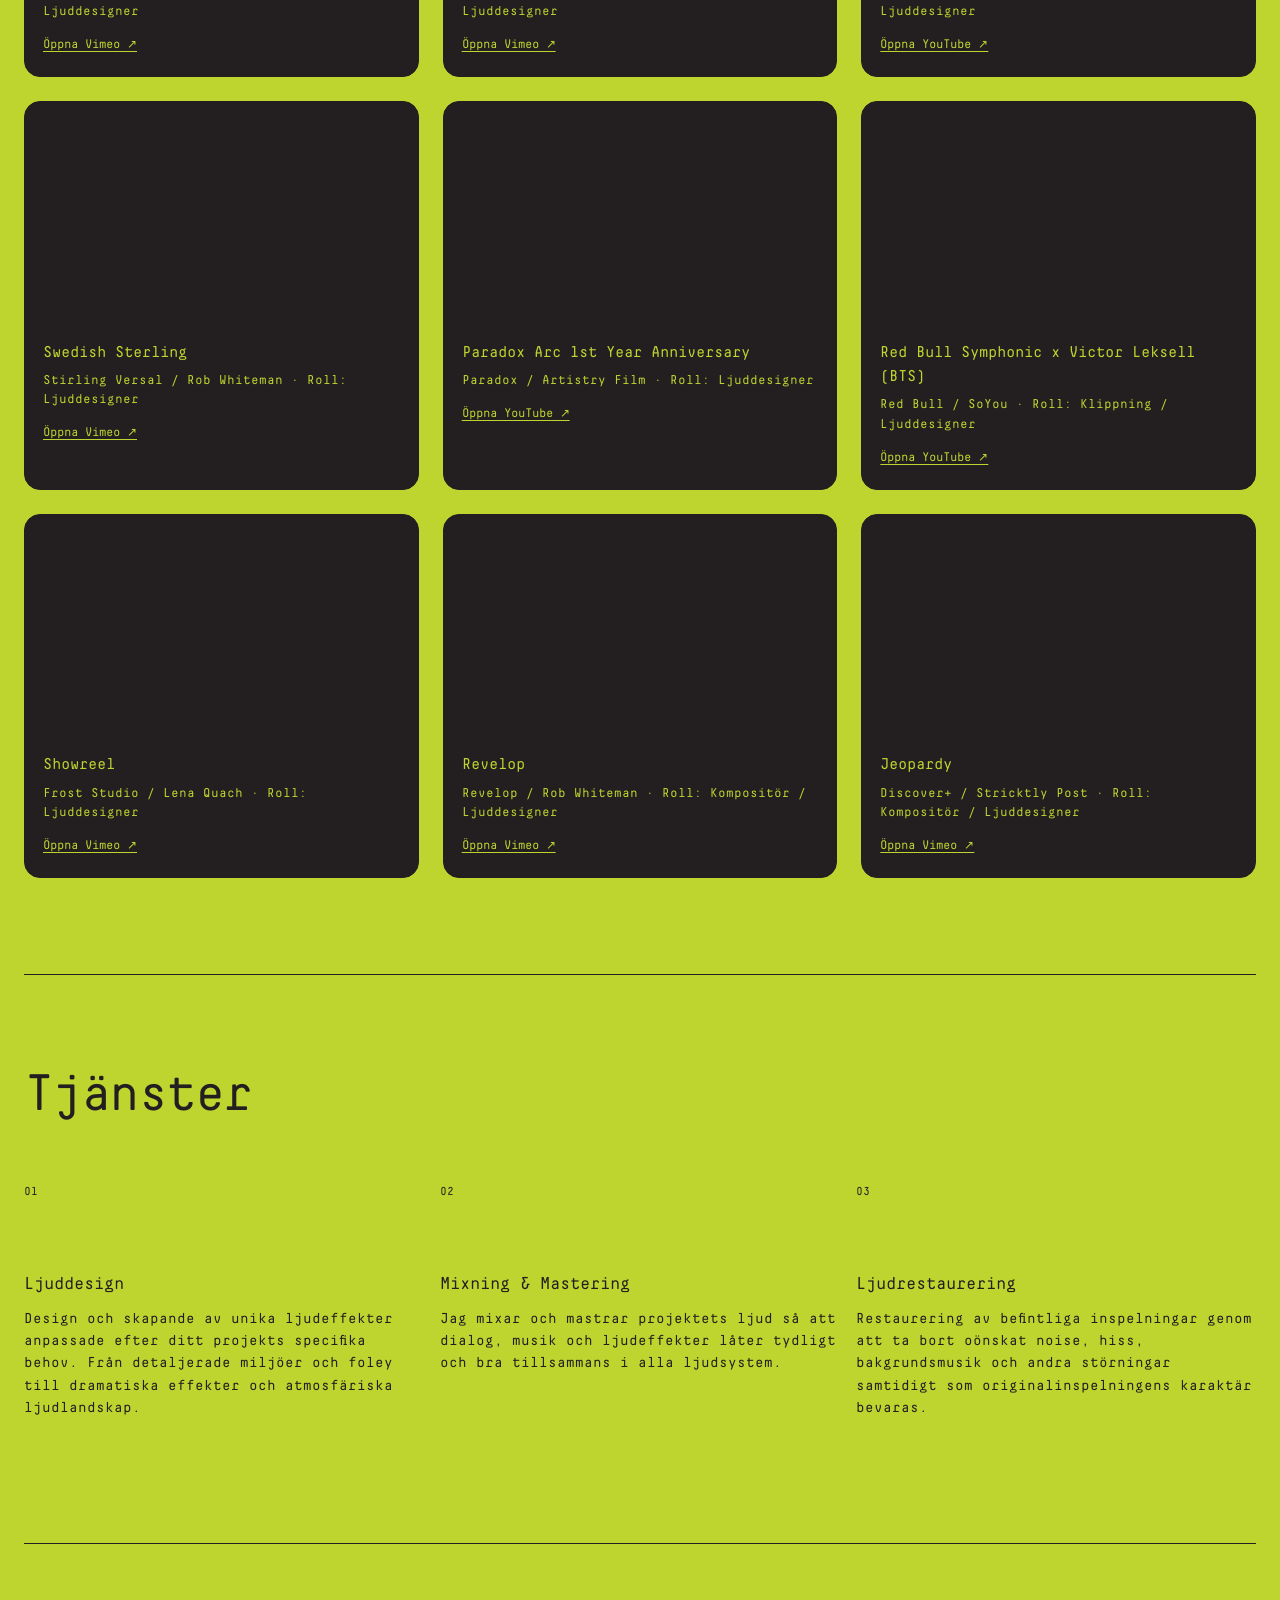
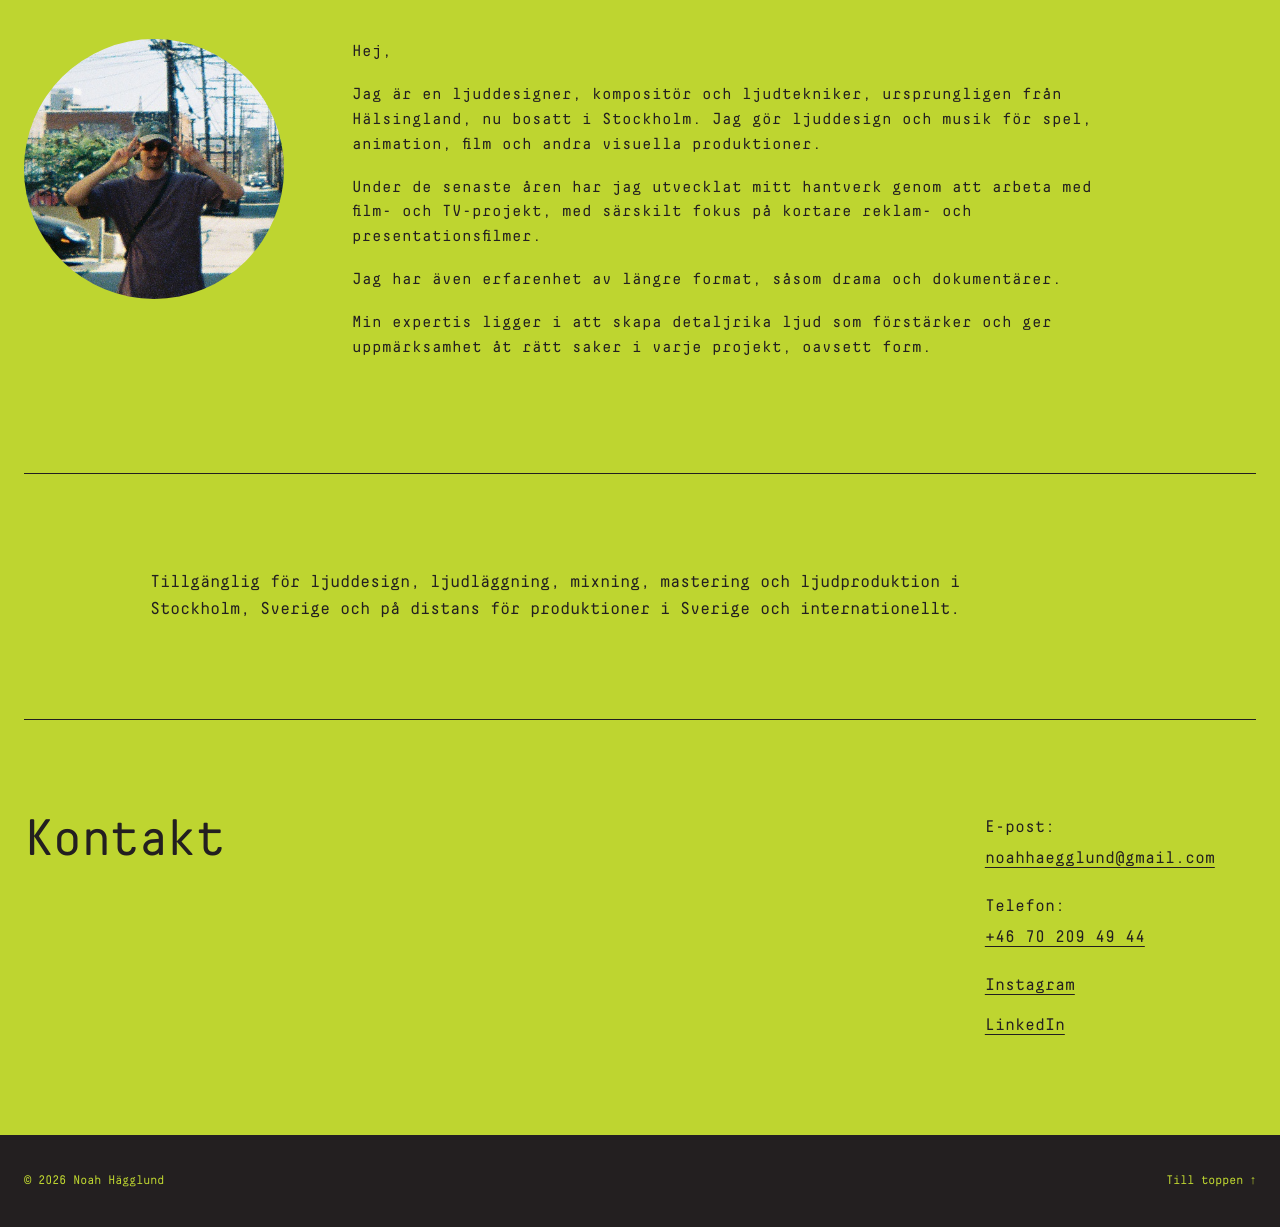
==== commit 2f785c03: "Update index.html" ====
--- a/sv/index.html
+++ b/sv/index.html
@@ -706,7 +706,7 @@
             <div class="contact-phone">
               <span>Telefon:</span>
               <a href="tel:+46702094944">
-                070 209 49 44
+                +46 70 209 49 44
               </a>
             </div>
 
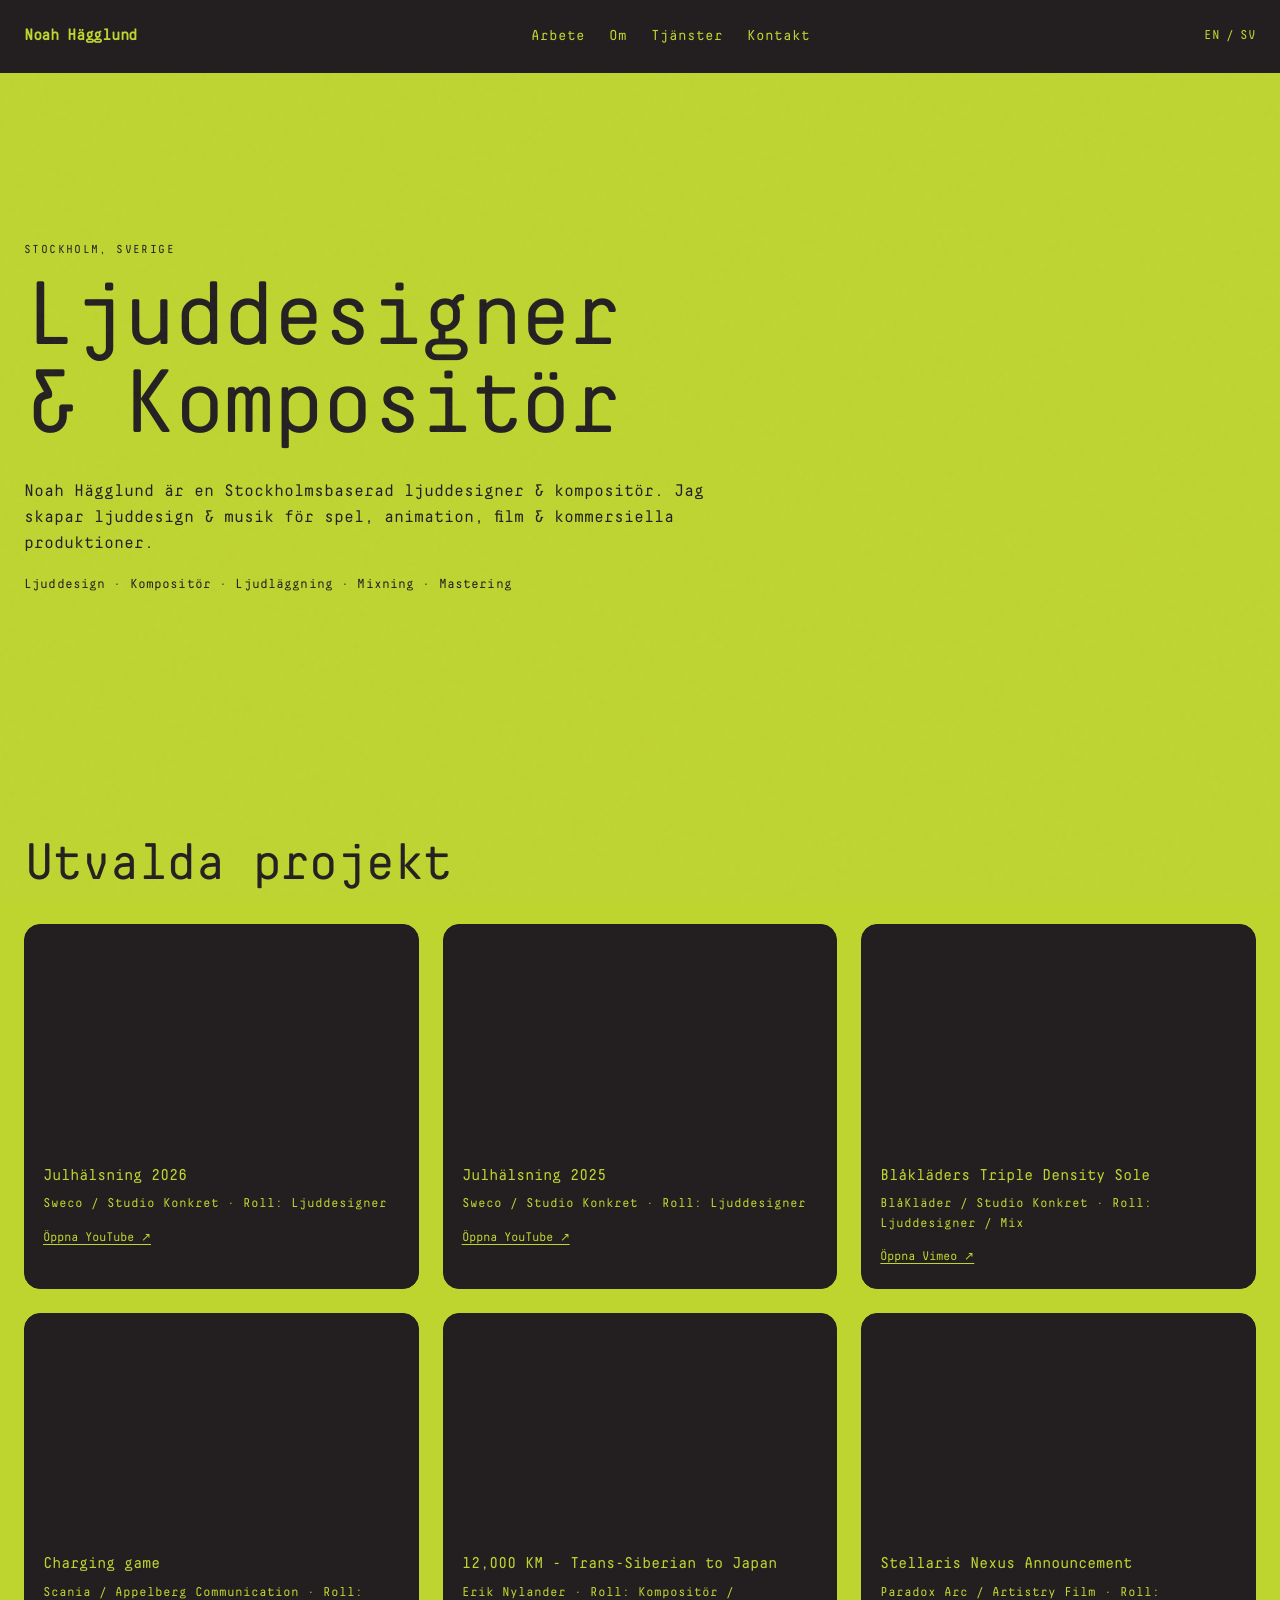
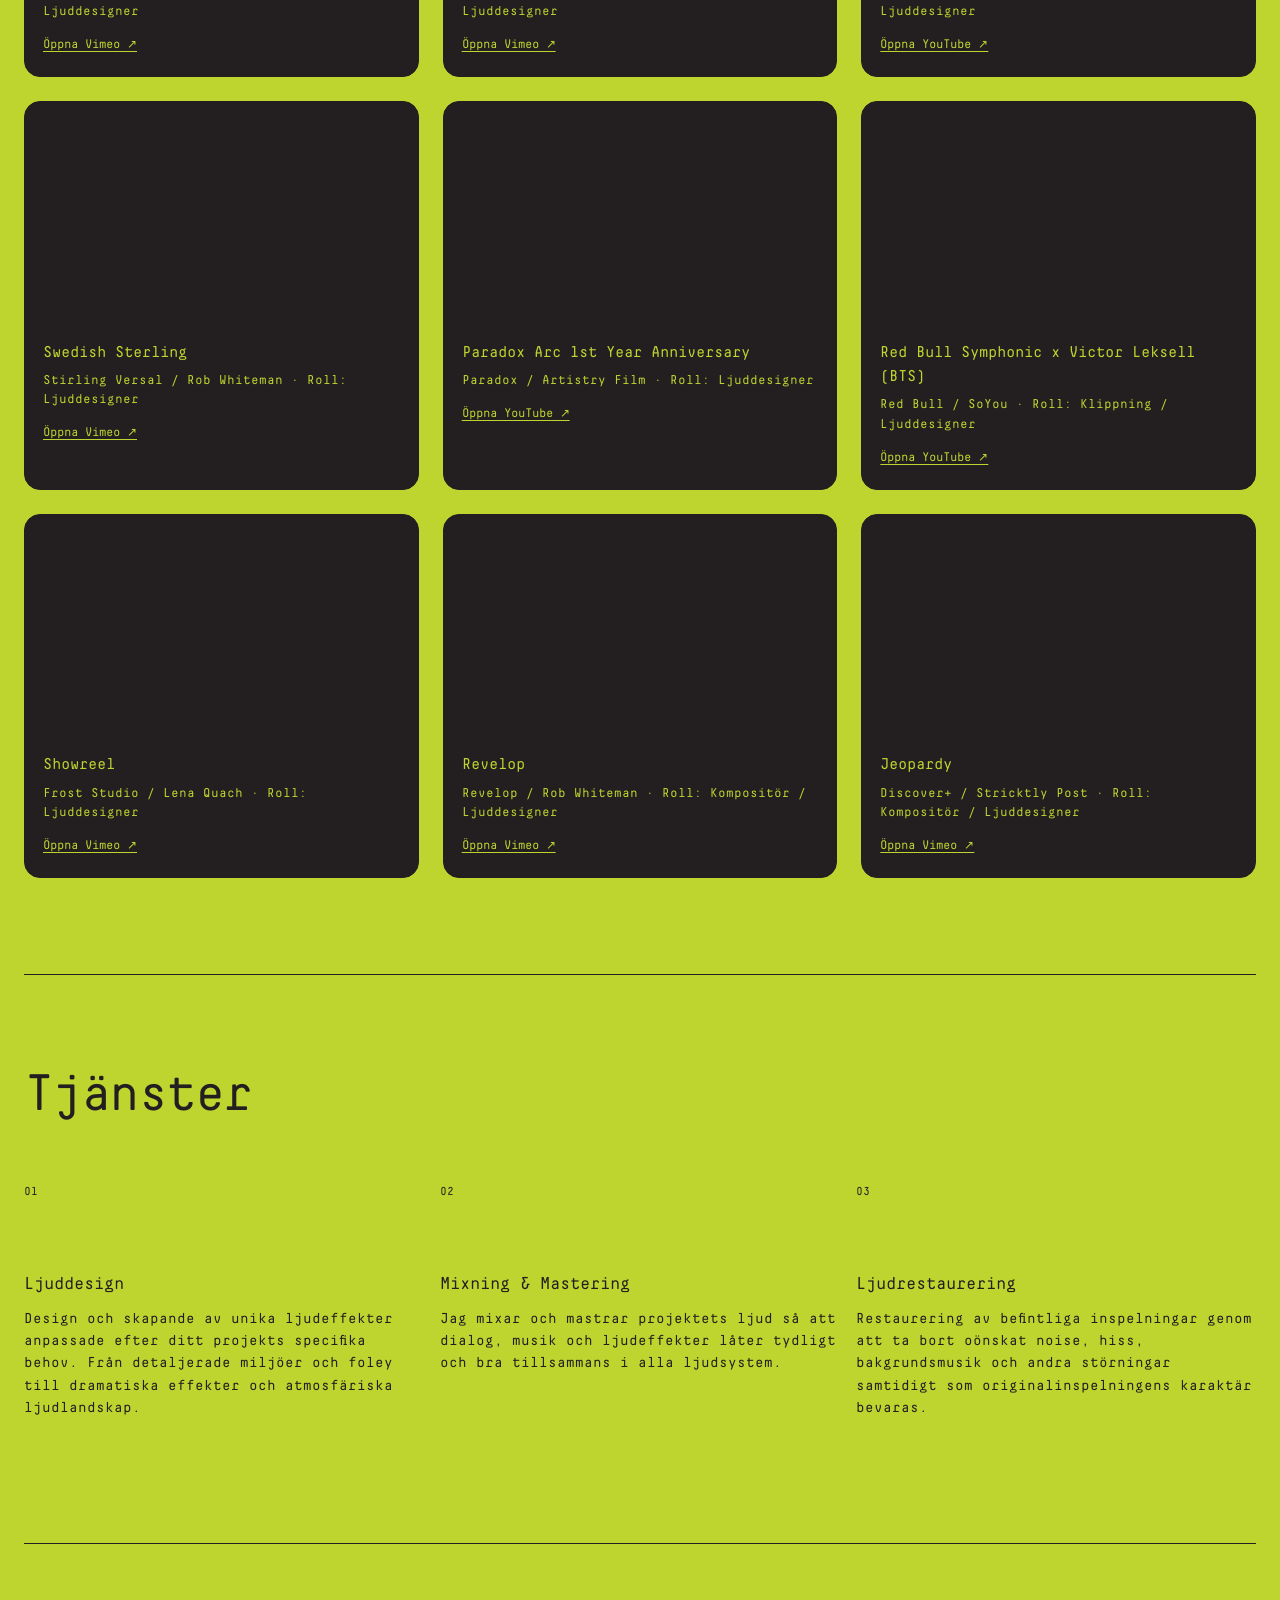
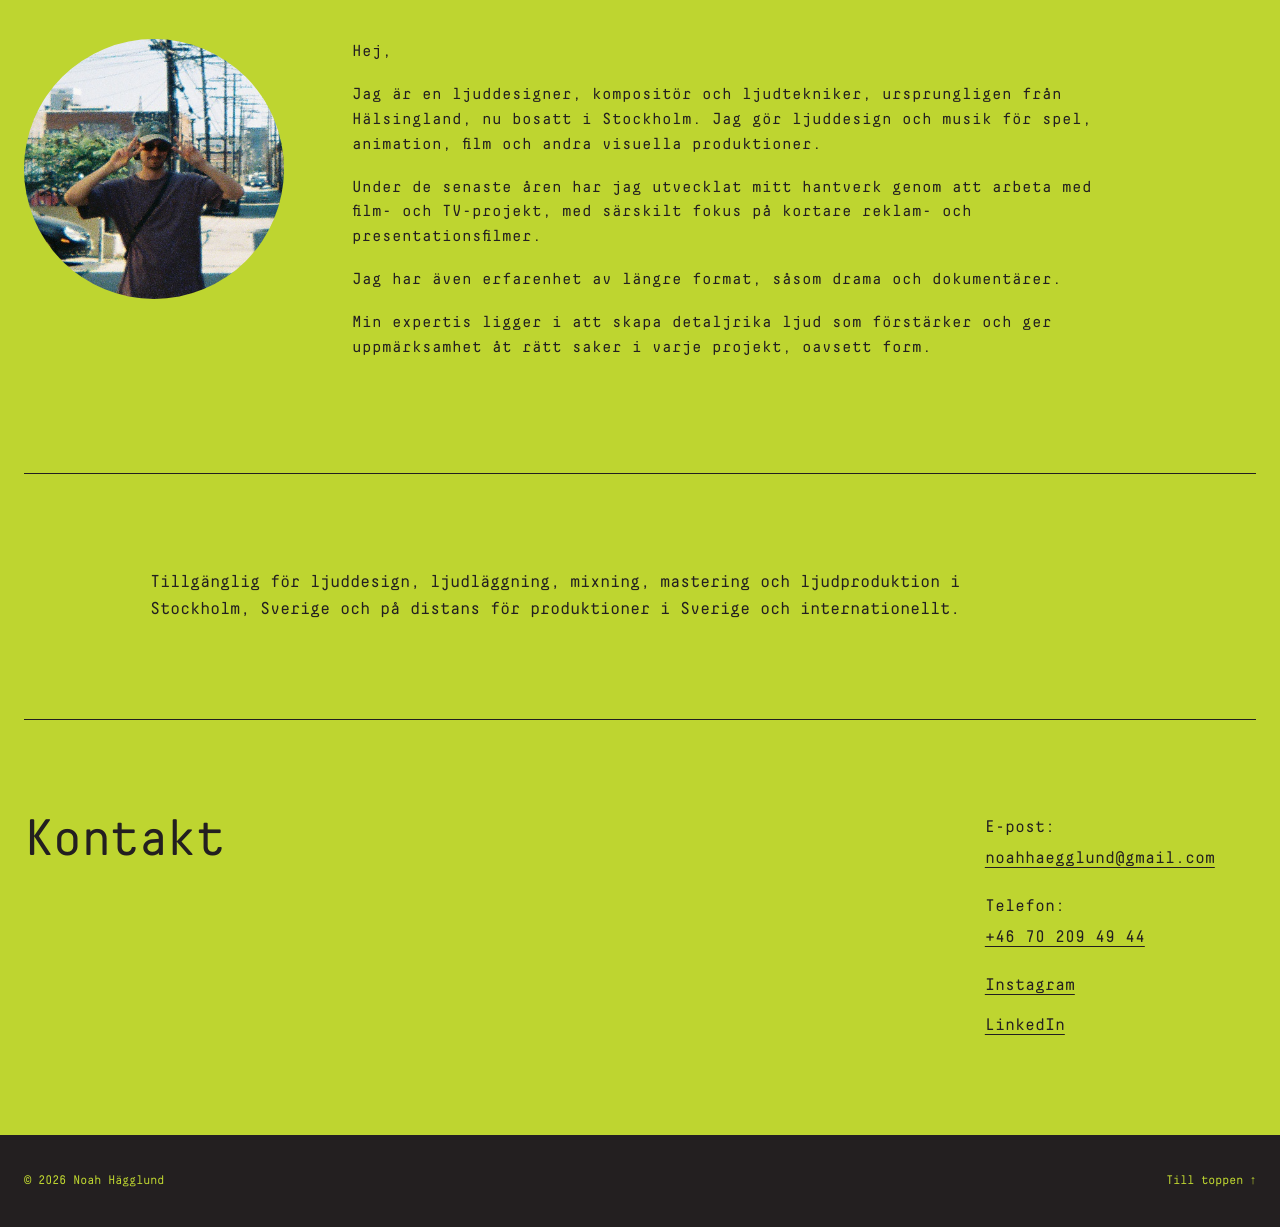
==== commit 50c94d15: "Update index.html" ====
--- a/sv/index.html
+++ b/sv/index.html
@@ -142,10 +142,6 @@
           <h2>Utvalda projekt</h2>
         </div>
 
-        <p class="section-note">
-          Videoportfolio
-        </p>
-
       </div>
 
 
